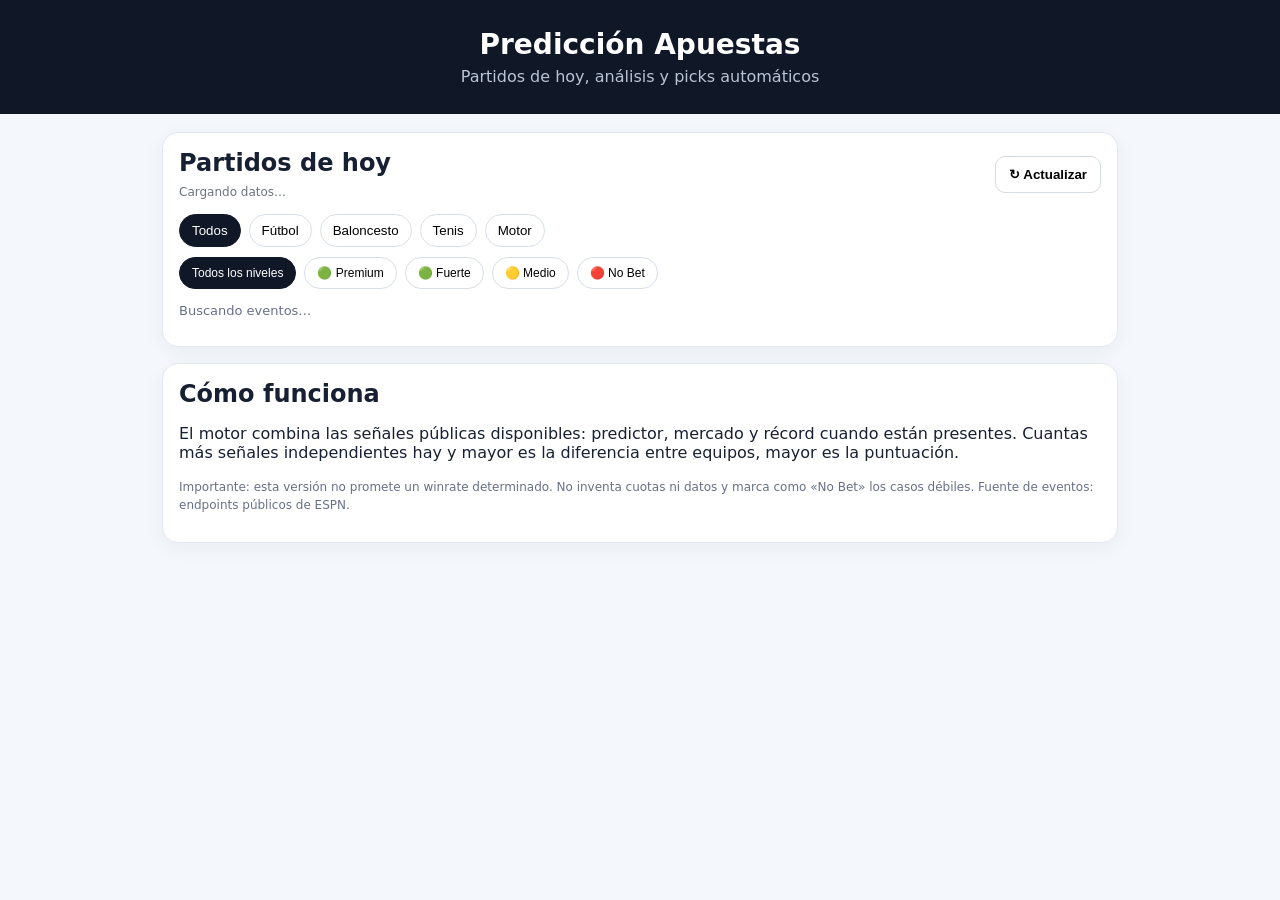
==== index.html @ cd5871c0 "Add files via upload" ====
<!doctype html>
<html lang="es">
<head>
  <meta charset="utf-8">
  <meta name="viewport" content="width=device-width,initial-scale=1,viewport-fit=cover">
  <meta name="theme-color" content="#101827">
  <title>Predicción Apuestas</title>
  <link rel="manifest" href="manifest.json">
  <link rel="stylesheet" href="styles.css">
</head>
<body>
  <header class="hero">
    <h1>Predicción Apuestas</h1>
    <p>Partidos de hoy, análisis y picks automáticos</p>
  </header>

  <main>
    <section class="card">
      <div class="toolbar">
        <div>
          <h2>Partidos de hoy</h2>
          <span id="updated">Cargando datos…</span>
        </div>
        <button id="refresh" class="secondary">↻ Actualizar</button>
      </div>

      <div class="filters">
        <button class="filter active" data-sport="all">Todos</button>
        <button class="filter" data-sport="football">Fútbol</button>
        <button class="filter" data-sport="basketball">Baloncesto</button>
        <button class="filter" data-sport="tennis">Tenis</button>
        <button class="filter" data-sport="racing">Motor</button>
      </div>

      <div class="filters subfilters">
        <button class="grade-filter active" data-grade="all">Todos los niveles</button>
        <button class="grade-filter" data-grade="premium">🟢 Premium</button>
        <button class="grade-filter" data-grade="strong">🟢 Fuerte</button>
        <button class="grade-filter" data-grade="medium">🟡 Medio</button>
        <button class="grade-filter" data-grade="avoid">🔴 No Bet</button>
      </div>

      <div id="status" class="status">Buscando eventos…</div>
      <div id="matches"></div>
    </section>

    <section class="card info">
      <h2>Cómo funciona</h2>
      <p>El motor combina las señales públicas disponibles: predictor, mercado y récord cuando están presentes. Cuantas más señales independientes hay y mayor es la diferencia entre equipos, mayor es la puntuación.</p>
      <p class="small">Importante: esta versión no promete un winrate determinado. No inventa cuotas ni datos y marca como «No Bet» los casos débiles. Fuente de eventos: endpoints públicos de ESPN.</p>
    </section>
  </main>

  <script src="app.js"></script>
</body>
</html>
---- styles.css ----
:root{font-family:Inter,system-ui,-apple-system,BlinkMacSystemFont,"Segoe UI",sans-serif;color:#172033;background:#f4f7fb}*{box-sizing:border-box}body{margin:0}.hero{padding:28px 18px;background:#101827;color:white;text-align:center}.hero h1{margin:0 0 6px;font-size:28px}.hero p{margin:0;color:#b9c4d5}main{max-width:980px;margin:18px auto;padding:0 12px}.card{background:white;border:1px solid #e3e8f0;border-radius:16px;padding:16px;box-shadow:0 5px 20px rgba(16,24,39,.05);margin-bottom:16px}.toolbar{display:flex;align-items:center;justify-content:space-between;gap:12px}.toolbar h2,.info h2{margin:0 0 4px}.toolbar span{font-size:12px;color:#6b7280}.secondary{border:1px solid #d5dce7;background:#fff;border-radius:10px;padding:10px 13px;font-weight:700;cursor:pointer}.filters{display:flex;gap:8px;overflow:auto;padding:14px 0 6px}.filters button{white-space:nowrap;border:1px solid #d7deea;background:#fff;border-radius:999px;padding:8px 12px;cursor:pointer}.filters button.active{background:#101827;color:#fff;border-color:#101827}.subfilters{padding-top:4px}.subfilters button{font-size:12px}.status{font-size:13px;color:#667085;padding:8px 0 12px}.match{border:1px solid #e3e8f0;border-radius:14px;padding:13px;margin:10px 0;background:#fff}.match.grade-premium{border-left:5px solid #15803d}.match.grade-strong{border-left:5px solid #16a34a}.match.grade-medium{border-left:5px solid #d97706}.match.grade-avoid{border-left:5px solid #dc2626}.match-top{display:flex;justify-content:space-between;gap:8px;color:#667085;font-size:11px}.teams{font-size:16px;font-weight:800;margin:10px 0}.vs{font-weight:500;color:#98a2b3}.badge{font-size:11px;background:#eef2f7;padding:4px 7px;border-radius:6px;color:#667085}.pick{display:flex;justify-content:space-between;gap:12px;align-items:center;background:#f7f9fc;border-radius:10px;padding:10px;margin-top:9px}.pick>div{display:flex;align-items:center;gap:8px;flex-wrap:wrap}.pick strong{font-size:14px}.pick>span{font-size:12px;color:#667085;text-align:right}.grade{font-size:10px;font-weight:900;padding:4px 6px;border-radius:5px;background:#e8edf5;color:#475467}.prob{display:flex;justify-content:space-between;font-size:11px;color:#667085;padding:8px 2px 0}.empty{padding:28px;text-align:center;color:#667085}.small{font-size:12px;color:#667085;line-height:1.5}@media(max-width:600px){.toolbar{align-items:flex-start}.toolbar h2{font-size:18px}.pick{display:block}.pick>span{display:block;text-align:left;margin-top:6px}.teams{font-size:15px}}
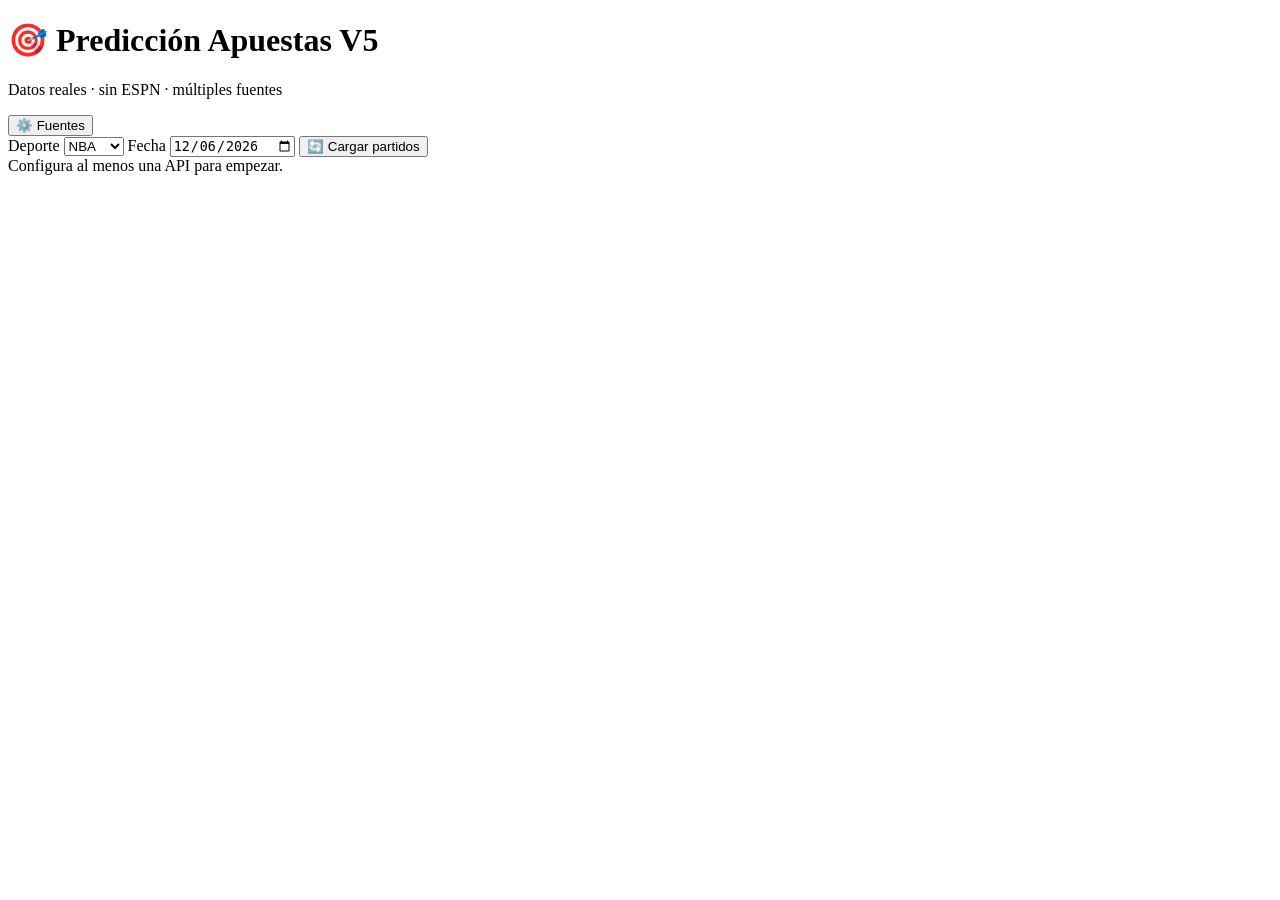
==== commit d6b2701f: "Add files via upload" ====
--- a/index.html
+++ b/index.html
@@ -2,55 +2,60 @@
 <html lang="es">
 <head>
   <meta charset="utf-8">
-  <meta name="viewport" content="width=device-width,initial-scale=1,viewport-fit=cover">
-  <meta name="theme-color" content="#101827">
-  <title>Predicción Apuestas</title>
-  <link rel="manifest" href="manifest.json">
-  <link rel="stylesheet" href="styles.css">
+  <meta name="viewport" content="width=device-width,initial-scale=1">
+  <title>Predicción Apuestas V5</title>
+  <link rel="stylesheet" href="style.css">
 </head>
 <body>
-  <header class="hero">
-    <h1>Predicción Apuestas</h1>
-    <p>Partidos de hoy, análisis y picks automáticos</p>
-  </header>
+<header>
+  <div>
+    <h1>🎯 Predicción Apuestas V5</h1>
+    <p>Datos reales · sin ESPN · múltiples fuentes</p>
+  </div>
+  <button id="settingsBtn">⚙️ Fuentes</button>
+</header>
 
-  <main>
-    <section class="card">
-      <div class="toolbar">
-        <div>
-          <h2>Partidos de hoy</h2>
-          <span id="updated">Cargando datos…</span>
-        </div>
-        <button id="refresh" class="secondary">↻ Actualizar</button>
-      </div>
+<main>
+  <section class="panel">
+    <div class="row">
+      <label>Deporte
+        <select id="sport">
+          <option value="nba">NBA</option>
+          <option value="football">Fútbol</option>
+        </select>
+      </label>
+      <label>Fecha <input type="date" id="date"></label>
+      <button id="loadBtn">🔄 Cargar partidos</button>
+    </div>
+    <div id="status" class="status">Configura al menos una API para empezar.</div>
+  </section>
 
-      <div class="filters">
-        <button class="filter active" data-sport="all">Todos</button>
-        <button class="filter" data-sport="football">Fútbol</button>
-        <button class="filter" data-sport="basketball">Baloncesto</button>
-        <button class="filter" data-sport="tennis">Tenis</button>
-        <button class="filter" data-sport="racing">Motor</button>
-      </div>
+  <section id="sourceHealth" class="sources"></section>
+  <section id="games" class="games"></section>
+</main>
 
-      <div class="filters subfilters">
-        <button class="grade-filter active" data-grade="all">Todos los niveles</button>
-        <button class="grade-filter" data-grade="premium">🟢 Premium</button>
-        <button class="grade-filter" data-grade="strong">🟢 Fuerte</button>
-        <button class="grade-filter" data-grade="medium">🟡 Medio</button>
-        <button class="grade-filter" data-grade="avoid">🔴 No Bet</button>
-      </div>
+<dialog id="settings">
+  <form method="dialog" class="settings">
+    <h2>🔑 Fuentes de datos</h2>
+    <p class="muted">Las claves se guardan solo en este navegador (localStorage). No las pegues en un repositorio público.</p>
 
-      <div id="status" class="status">Buscando eventos…</div>
-      <div id="matches"></div>
-    </section>
+    <label>API-Sports key
+      <input id="apiSportsKey" type="password" placeholder="x-apisports-key">
+    </label>
+    <small>Sirve para NBA y fútbol. El plan gratuito actual ofrece 100 peticiones/día por API.</small>
 
-    <section class="card info">
-      <h2>Cómo funciona</h2>
-      <p>El motor combina las señales públicas disponibles: predictor, mercado y récord cuando están presentes. Cuantas más señales independientes hay y mayor es la diferencia entre equipos, mayor es la puntuación.</p>
-      <p class="small">Importante: esta versión no promete un winrate determinado. No inventa cuotas ni datos y marca como «No Bet» los casos débiles. Fuente de eventos: endpoints públicos de ESPN.</p>
-    </section>
-  </main>
+    <label>The Odds API key
+      <input id="oddsKey" type="password" placeholder="x-api-key">
+    </label>
+    <small>Para cuotas. En el plan gratuito actual, NBA ofrece moneyline.</small>
 
-  <script src="app.js"></script>
+    <div class="actions">
+      <button value="cancel">Cancelar</button>
+      <button id="saveKeys" value="default">Guardar</button>
+    </div>
+  </form>
+</dialog>
+
+<script src="app.js"></script>
 </body>
-</html>+</html>
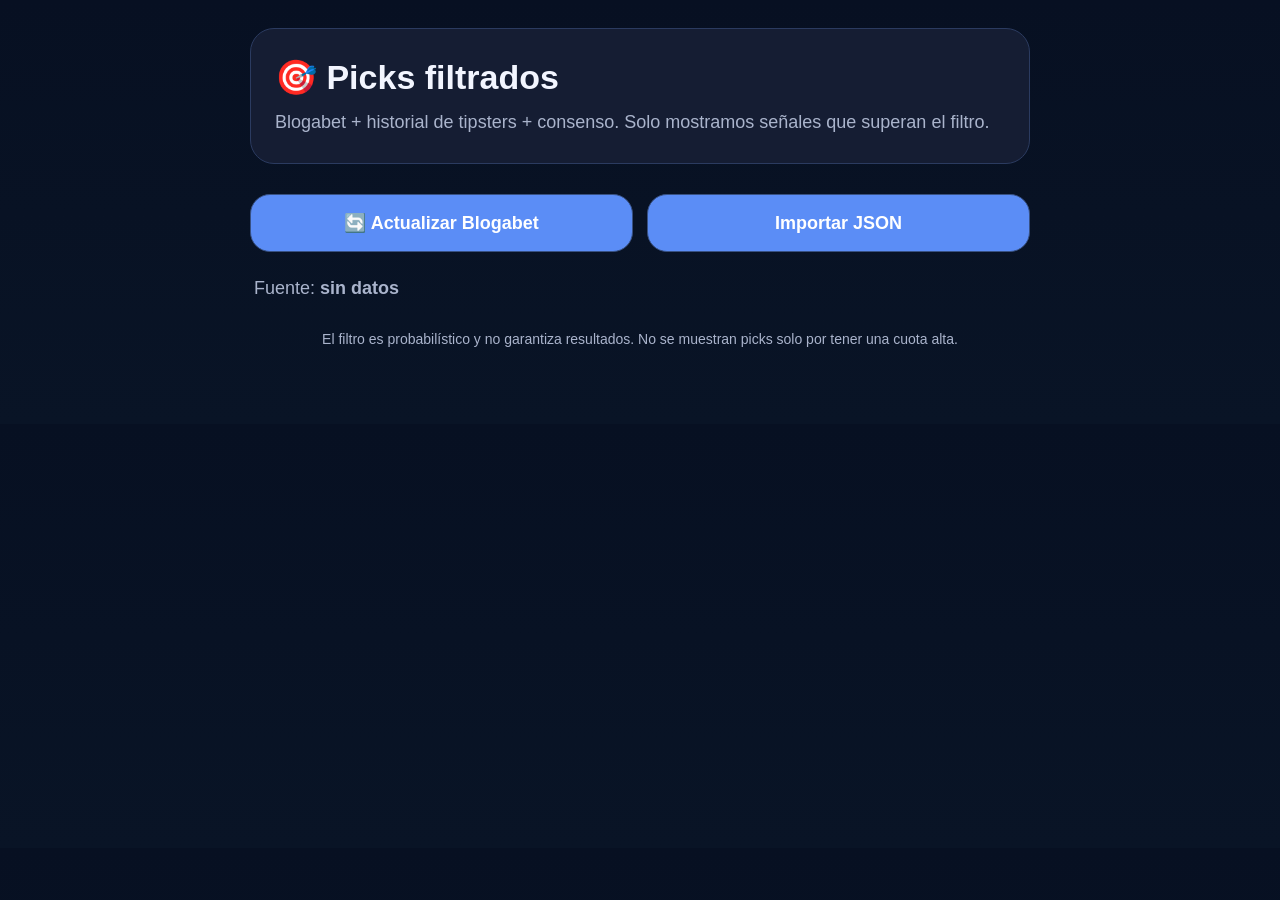
==== commit c50624d1: "Add files via upload" ====
--- a/index.html
+++ b/index.html
@@ -1,61 +1 @@
-<!doctype html>
-<html lang="es">
-<head>
-  <meta charset="utf-8">
-  <meta name="viewport" content="width=device-width,initial-scale=1">
-  <title>Predicción Apuestas V5</title>
-  <link rel="stylesheet" href="style.css">
-</head>
-<body>
-<header>
-  <div>
-    <h1>🎯 Predicción Apuestas V5</h1>
-    <p>Datos reales · sin ESPN · múltiples fuentes</p>
-  </div>
-  <button id="settingsBtn">⚙️ Fuentes</button>
-</header>
-
-<main>
-  <section class="panel">
-    <div class="row">
-      <label>Deporte
-        <select id="sport">
-          <option value="nba">NBA</option>
-          <option value="football">Fútbol</option>
-        </select>
-      </label>
-      <label>Fecha <input type="date" id="date"></label>
-      <button id="loadBtn">🔄 Cargar partidos</button>
-    </div>
-    <div id="status" class="status">Configura al menos una API para empezar.</div>
-  </section>
-
-  <section id="sourceHealth" class="sources"></section>
-  <section id="games" class="games"></section>
-</main>
-
-<dialog id="settings">
-  <form method="dialog" class="settings">
-    <h2>🔑 Fuentes de datos</h2>
-    <p class="muted">Las claves se guardan solo en este navegador (localStorage). No las pegues en un repositorio público.</p>
-
-    <label>API-Sports key
-      <input id="apiSportsKey" type="password" placeholder="x-apisports-key">
-    </label>
-    <small>Sirve para NBA y fútbol. El plan gratuito actual ofrece 100 peticiones/día por API.</small>
-
-    <label>The Odds API key
-      <input id="oddsKey" type="password" placeholder="x-api-key">
-    </label>
-    <small>Para cuotas. En el plan gratuito actual, NBA ofrece moneyline.</small>
-
-    <div class="actions">
-      <button value="cancel">Cancelar</button>
-      <button id="saveKeys" value="default">Guardar</button>
-    </div>
-  </form>
-</dialog>
-
-<script src="app.js"></script>
-</body>
-</html>
+<!doctype html><html lang="es"><head><meta charset="utf-8"><meta name="viewport" content="width=device-width,initial-scale=1,viewport-fit=cover"><meta name="theme-color" content="#0a1020"><link rel="manifest" href="manifest.json"><title>Picks filtrados</title><style>:root{--bg:#071022;--card:#151d33;--border:#2b3b60;--text:#f2f5ff;--muted:#aab4cc;--blue:#5b8df6;--good:#54d6a7;--bad:#ff7777}*{box-sizing:border-box}body{margin:0;background:linear-gradient(#071022,#091426);color:var(--text);font-family:-apple-system,BlinkMacSystemFont,"Segoe UI",sans-serif}.wrap{max-width:820px;margin:auto;padding:28px 20px 60px}.hero,.empty,.pick{background:var(--card);border:1px solid var(--border);border-radius:24px}.hero{padding:28px 24px}.hero h1{font-size:34px;margin:0 0 12px}.hero p{font-size:18px;line-height:1.45;color:var(--muted);margin:0}.buttons{display:flex;gap:14px;margin:30px 0 26px}.btn{border:1px solid #385183;background:var(--blue);color:white;border-radius:20px;padding:17px 20px;font-size:18px;font-weight:700;flex:1}.btn.secondary{background:#5b8df6}.status{font-size:18px;color:var(--muted);margin:12px 4px}.empty{padding:38px 24px;text-align:center;margin-top:18px}.empty h2{font-size:25px;margin:0 0 20px}.empty p{font-size:20px;line-height:1.45;color:var(--muted);margin:0}.pick{padding:18px;margin:12px 0}.picktop{display:flex;justify-content:space-between;gap:10px;color:var(--muted);font-size:13px}.match{font-size:19px;font-weight:750;margin:10px 0}.selection{font-size:22px;font-weight:800}.meta{color:var(--muted);margin-top:8px}.score{display:inline-block;background:#223253;border-radius:999px;padding:5px 10px;color:#dce6ff;font-weight:700}.note{margin-top:30px;text-align:center;color:var(--muted);font-size:14px;line-height:1.5}@media(max-width:600px){.hero h1{font-size:30px}.buttons{gap:10px}.btn{font-size:16px;padding:16px 10px}.hero p{font-size:17px}}</style></head><body><main class="wrap"><section class="hero"><h1>🎯 Picks filtrados</h1><p>Blogabet + historial de tipsters + consenso. Solo mostramos señales que superan el filtro.</p></section><div class="buttons"><button class="btn" id="refresh">🔄 Actualizar Blogabet</button><button class="btn secondary" id="import">Importar JSON</button><input id="file" type="file" accept="application/json" hidden></div><div class="status" id="status">Fuente: <b>cargando…</b><br><br><span id="counts">0 picks analizados · 0 picks filtrados</span></div><section id="content"></section><p class="note">El filtro es probabilístico y no garantiza resultados. No se muestran picks solo por tener una cuota alta.</p></main><script src="app.js"></script></body></html>
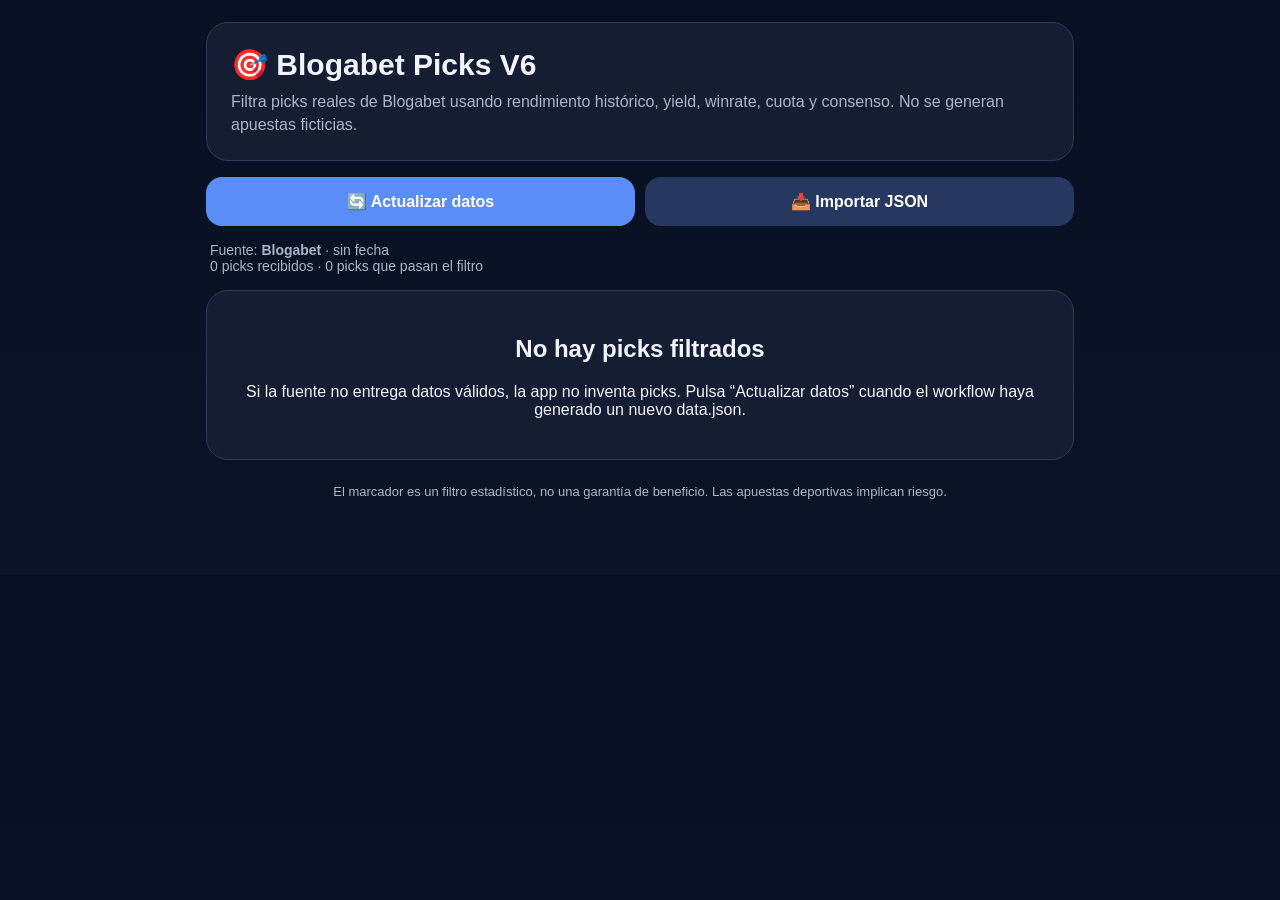
==== commit 291f1e38: "Add files via upload" ====
--- a/index.html
+++ b/index.html
@@ -1 +1 @@
-<!doctype html><html lang="es"><head><meta charset="utf-8"><meta name="viewport" content="width=device-width,initial-scale=1,viewport-fit=cover"><meta name="theme-color" content="#0a1020"><link rel="manifest" href="manifest.json"><title>Picks filtrados</title><style>:root{--bg:#071022;--card:#151d33;--border:#2b3b60;--text:#f2f5ff;--muted:#aab4cc;--blue:#5b8df6;--good:#54d6a7;--bad:#ff7777}*{box-sizing:border-box}body{margin:0;background:linear-gradient(#071022,#091426);color:var(--text);font-family:-apple-system,BlinkMacSystemFont,"Segoe UI",sans-serif}.wrap{max-width:820px;margin:auto;padding:28px 20px 60px}.hero,.empty,.pick{background:var(--card);border:1px solid var(--border);border-radius:24px}.hero{padding:28px 24px}.hero h1{font-size:34px;margin:0 0 12px}.hero p{font-size:18px;line-height:1.45;color:var(--muted);margin:0}.buttons{display:flex;gap:14px;margin:30px 0 26px}.btn{border:1px solid #385183;background:var(--blue);color:white;border-radius:20px;padding:17px 20px;font-size:18px;font-weight:700;flex:1}.btn.secondary{background:#5b8df6}.status{font-size:18px;color:var(--muted);margin:12px 4px}.empty{padding:38px 24px;text-align:center;margin-top:18px}.empty h2{font-size:25px;margin:0 0 20px}.empty p{font-size:20px;line-height:1.45;color:var(--muted);margin:0}.pick{padding:18px;margin:12px 0}.picktop{display:flex;justify-content:space-between;gap:10px;color:var(--muted);font-size:13px}.match{font-size:19px;font-weight:750;margin:10px 0}.selection{font-size:22px;font-weight:800}.meta{color:var(--muted);margin-top:8px}.score{display:inline-block;background:#223253;border-radius:999px;padding:5px 10px;color:#dce6ff;font-weight:700}.note{margin-top:30px;text-align:center;color:var(--muted);font-size:14px;line-height:1.5}@media(max-width:600px){.hero h1{font-size:30px}.buttons{gap:10px}.btn{font-size:16px;padding:16px 10px}.hero p{font-size:17px}}</style></head><body><main class="wrap"><section class="hero"><h1>🎯 Picks filtrados</h1><p>Blogabet + historial de tipsters + consenso. Solo mostramos señales que superan el filtro.</p></section><div class="buttons"><button class="btn" id="refresh">🔄 Actualizar Blogabet</button><button class="btn secondary" id="import">Importar JSON</button><input id="file" type="file" accept="application/json" hidden></div><div class="status" id="status">Fuente: <b>cargando…</b><br><br><span id="counts">0 picks analizados · 0 picks filtrados</span></div><section id="content"></section><p class="note">El filtro es probabilístico y no garantiza resultados. No se muestran picks solo por tener una cuota alta.</p></main><script src="app.js"></script></body></html>+<!doctype html><html lang="es"><head><meta charset="utf-8"><meta name="viewport" content="width=device-width,initial-scale=1,viewport-fit=cover"><meta name="theme-color" content="#0a1020"><link rel="manifest" href="manifest.json"><title>Blogabet Picks V6</title><style>:root{--bg:#071022;--card:#151d33;--border:#2b3b60;--text:#f2f5ff;--muted:#aab4cc;--blue:#5b8df6;--good:#54d6a7}*{box-sizing:border-box}body{margin:0;background:linear-gradient(#071022,#091426);color:var(--text);font-family:-apple-system,BlinkMacSystemFont,"Segoe UI",sans-serif}.wrap{max-width:900px;margin:auto;padding:22px 16px 60px}.hero,.pick,.empty,.panel{background:var(--card);border:1px solid var(--border);border-radius:22px}.hero{padding:24px}.hero h1{font-size:30px;margin:0 0 8px}.hero p{color:var(--muted);line-height:1.45;margin:0}.buttons{display:flex;gap:10px;margin:16px 0}.btn{border:0;background:var(--blue);color:white;border-radius:16px;padding:15px 18px;font-size:16px;font-weight:700;flex:1}.btn.alt{background:#26385f}.status{color:var(--muted);font-size:14px;margin:12px 4px}.pick{padding:17px;margin:10px 0}.top{display:flex;justify-content:space-between;gap:10px;color:var(--muted);font-size:13px}.score{background:#26385f;border-radius:999px;padding:5px 9px;color:#fff;font-weight:800}.match{font-size:19px;font-weight:800;margin:9px 0}.selection{font-size:21px;font-weight:800}.meta{color:var(--muted);font-size:13px;margin-top:7px}.empty,.panel{padding:24px;margin-top:16px}.empty{text-align:center}.note{color:var(--muted);font-size:13px;line-height:1.5;text-align:center;margin-top:22px}@media(max-width:600px){.hero h1{font-size:27px}.buttons{flex-direction:column}}</style></head><body><main class="wrap"><section class="hero"><h1>🎯 Blogabet Picks V6</h1><p>Filtra picks reales de Blogabet usando rendimiento histórico, yield, winrate, cuota y consenso. No se generan apuestas ficticias.</p></section><div class="buttons"><button class="btn" id="refresh">🔄 Actualizar datos</button><button class="btn alt" id="import">📥 Importar JSON</button><input id="file" type="file" accept="application/json" hidden></div><div class="status" id="status">Cargando…</div><section id="content"></section><p class="note">El marcador es un filtro estadístico, no una garantía de beneficio. Las apuestas deportivas implican riesgo.</p></main><script src="app.js"></script></body></html>
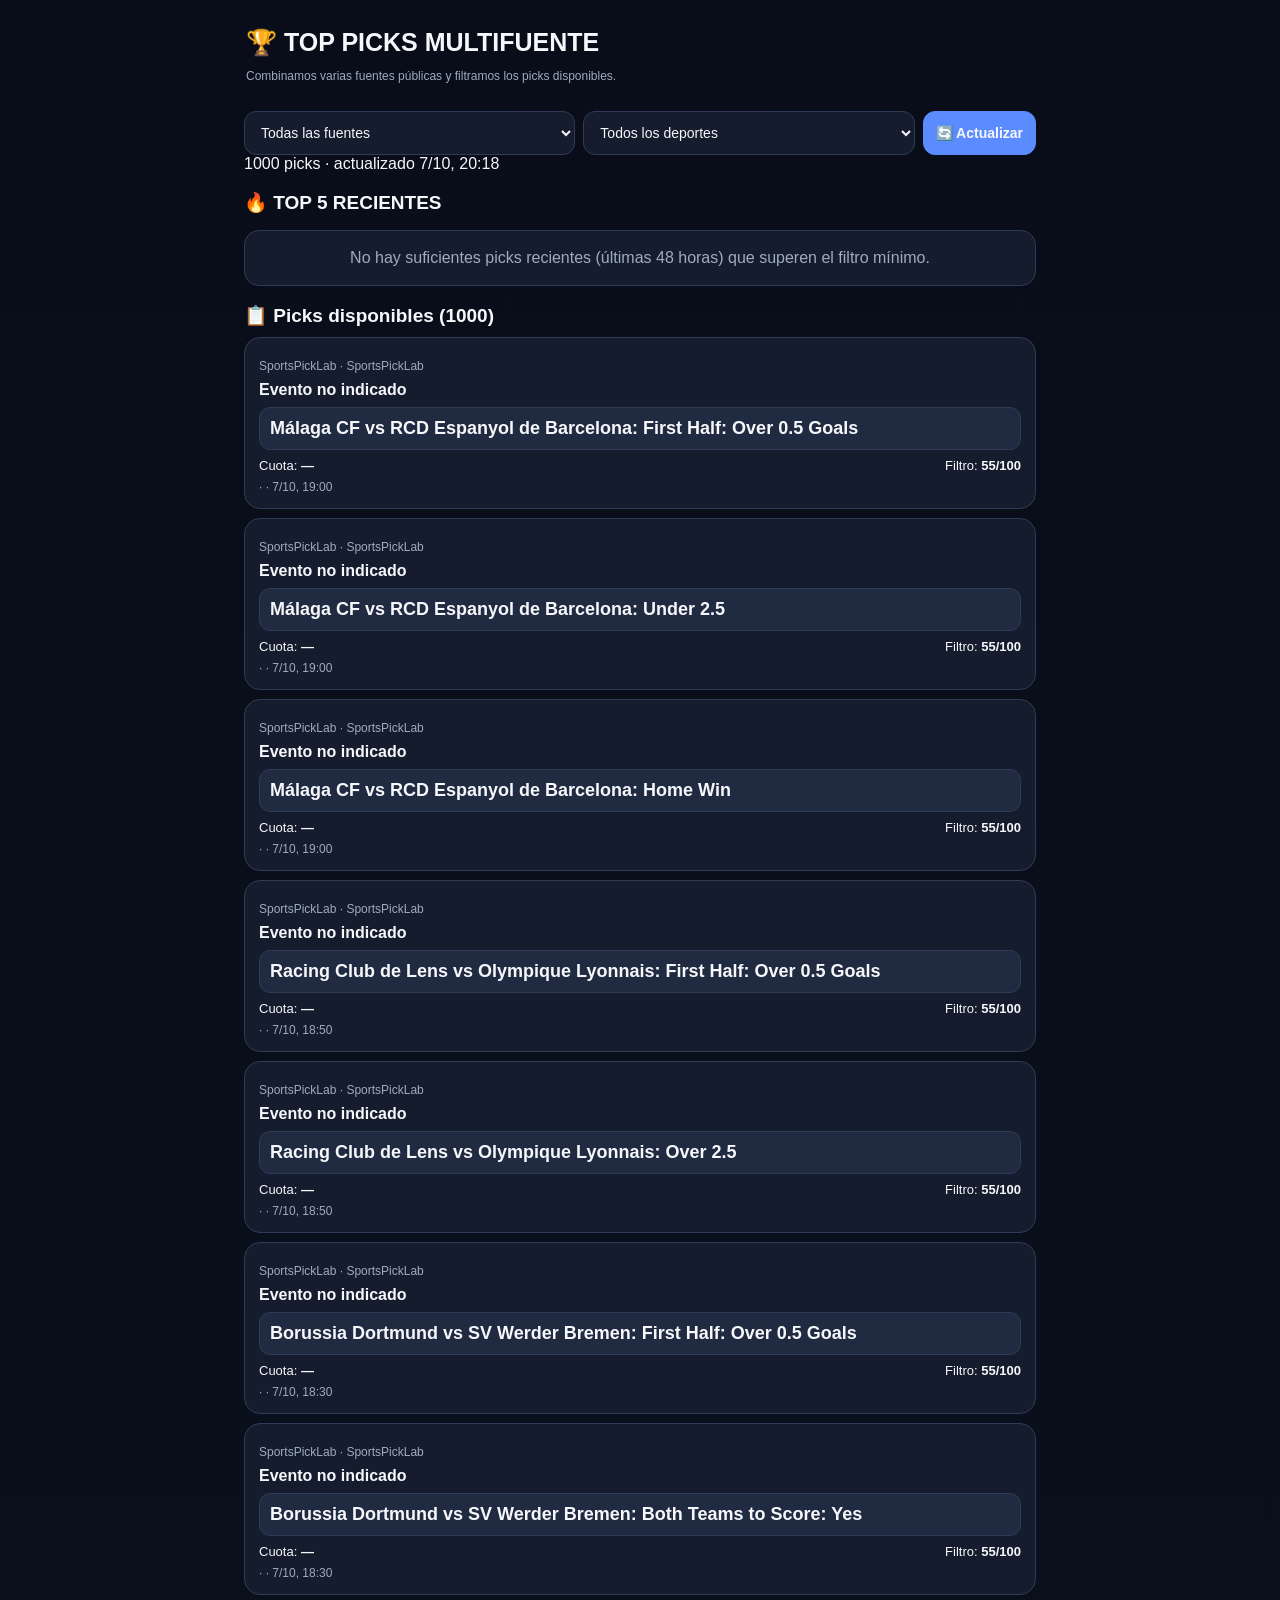
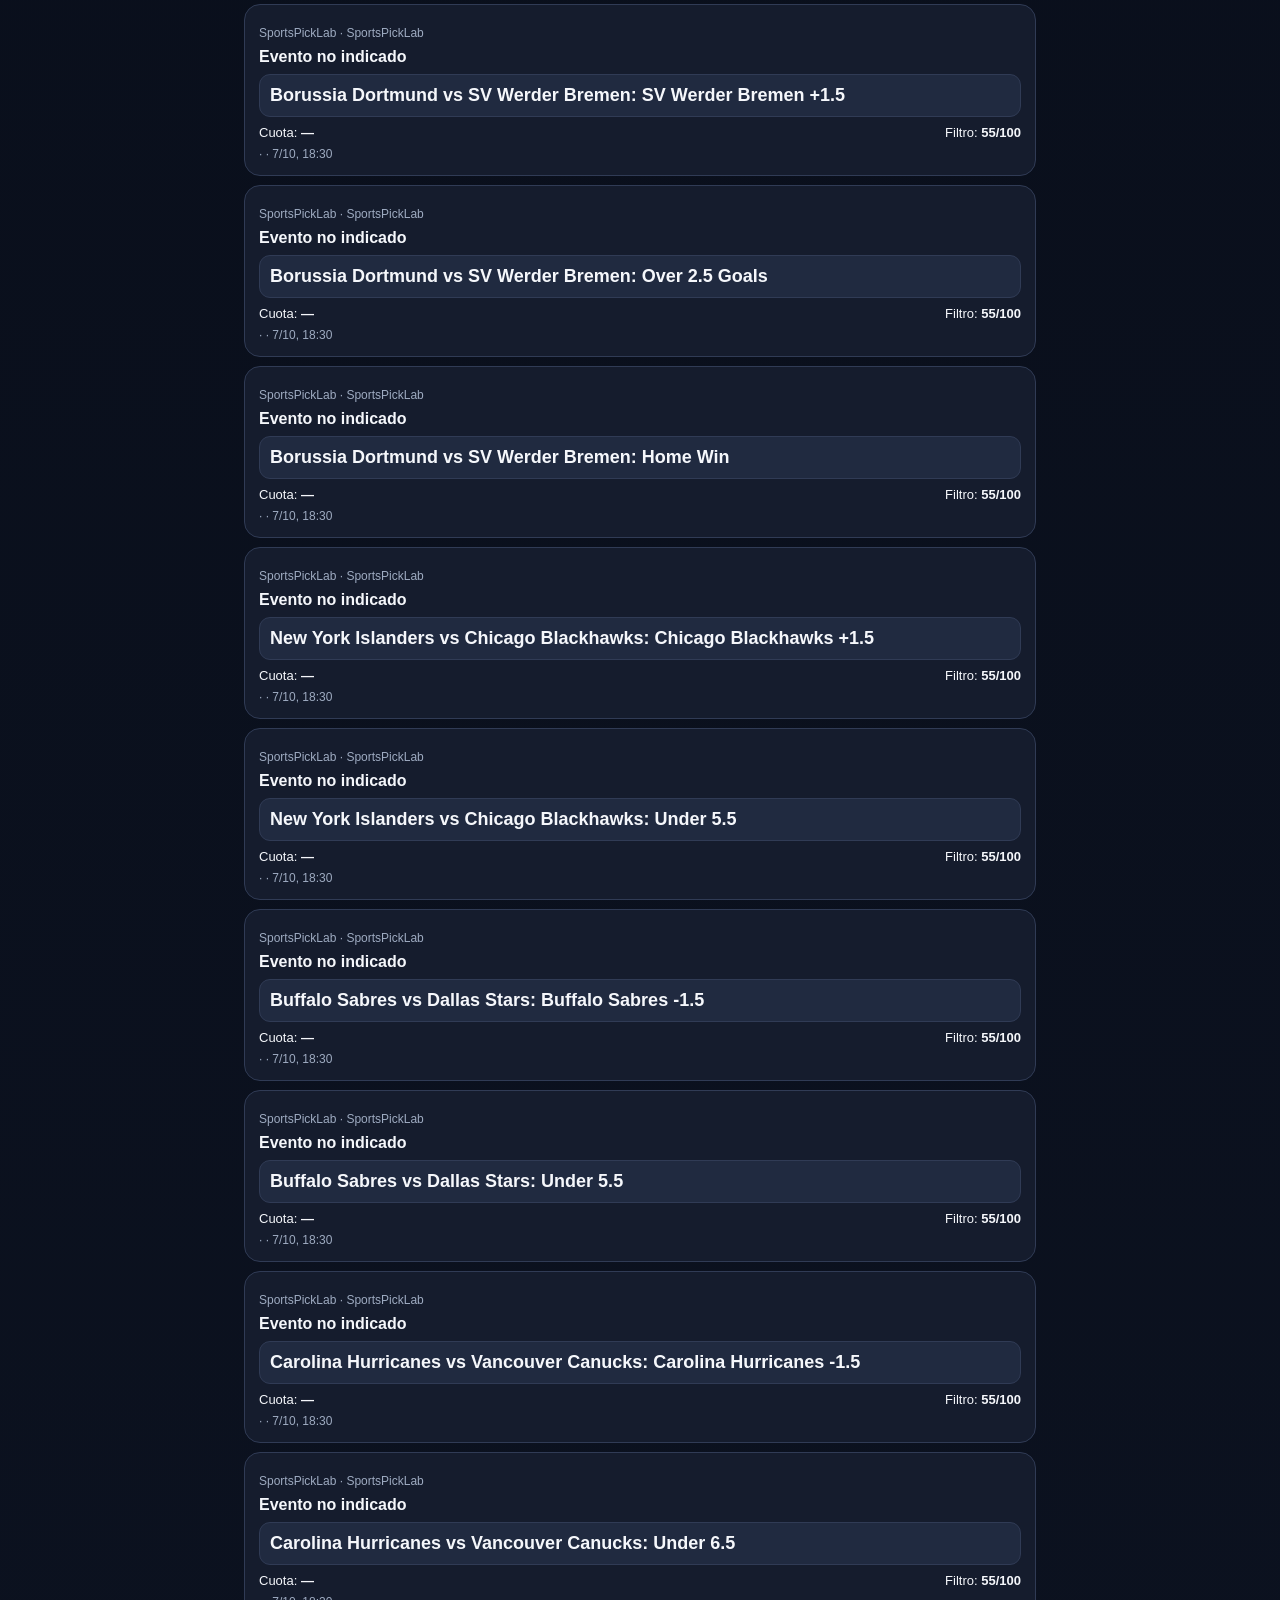
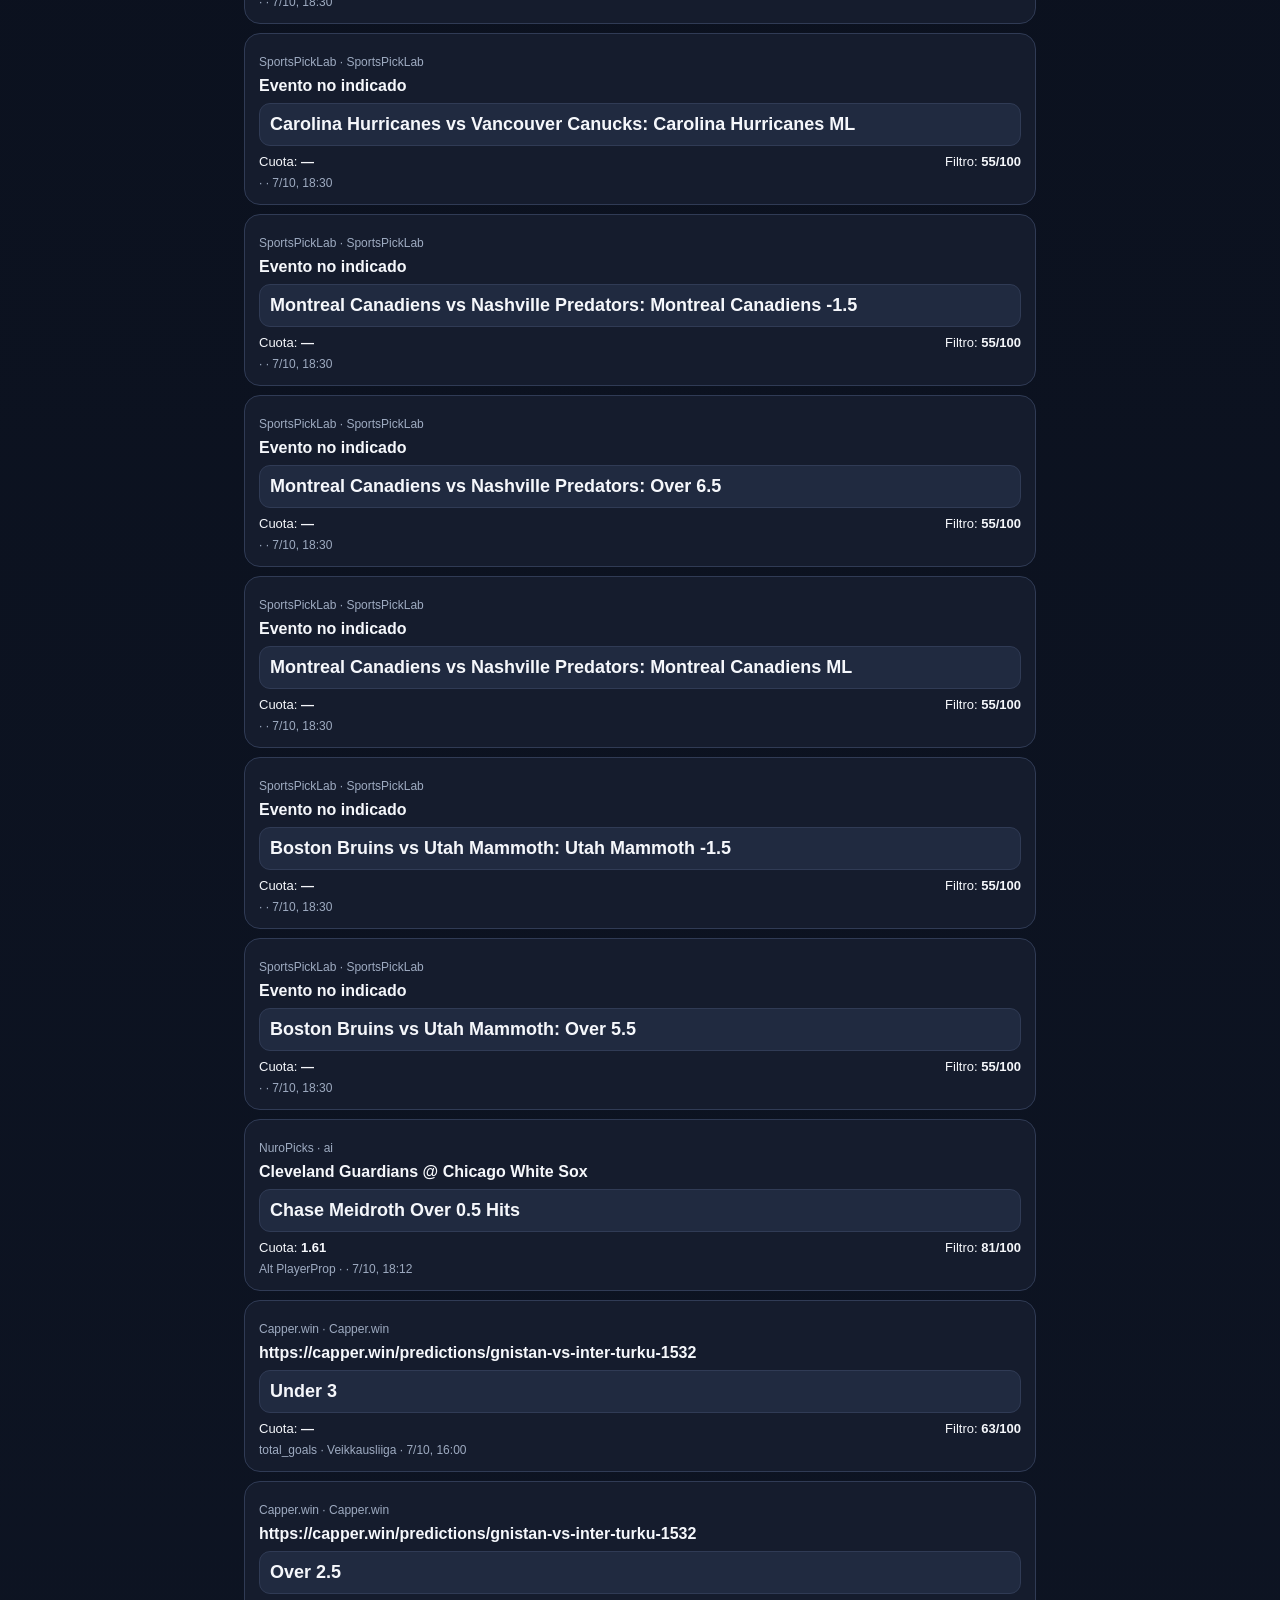
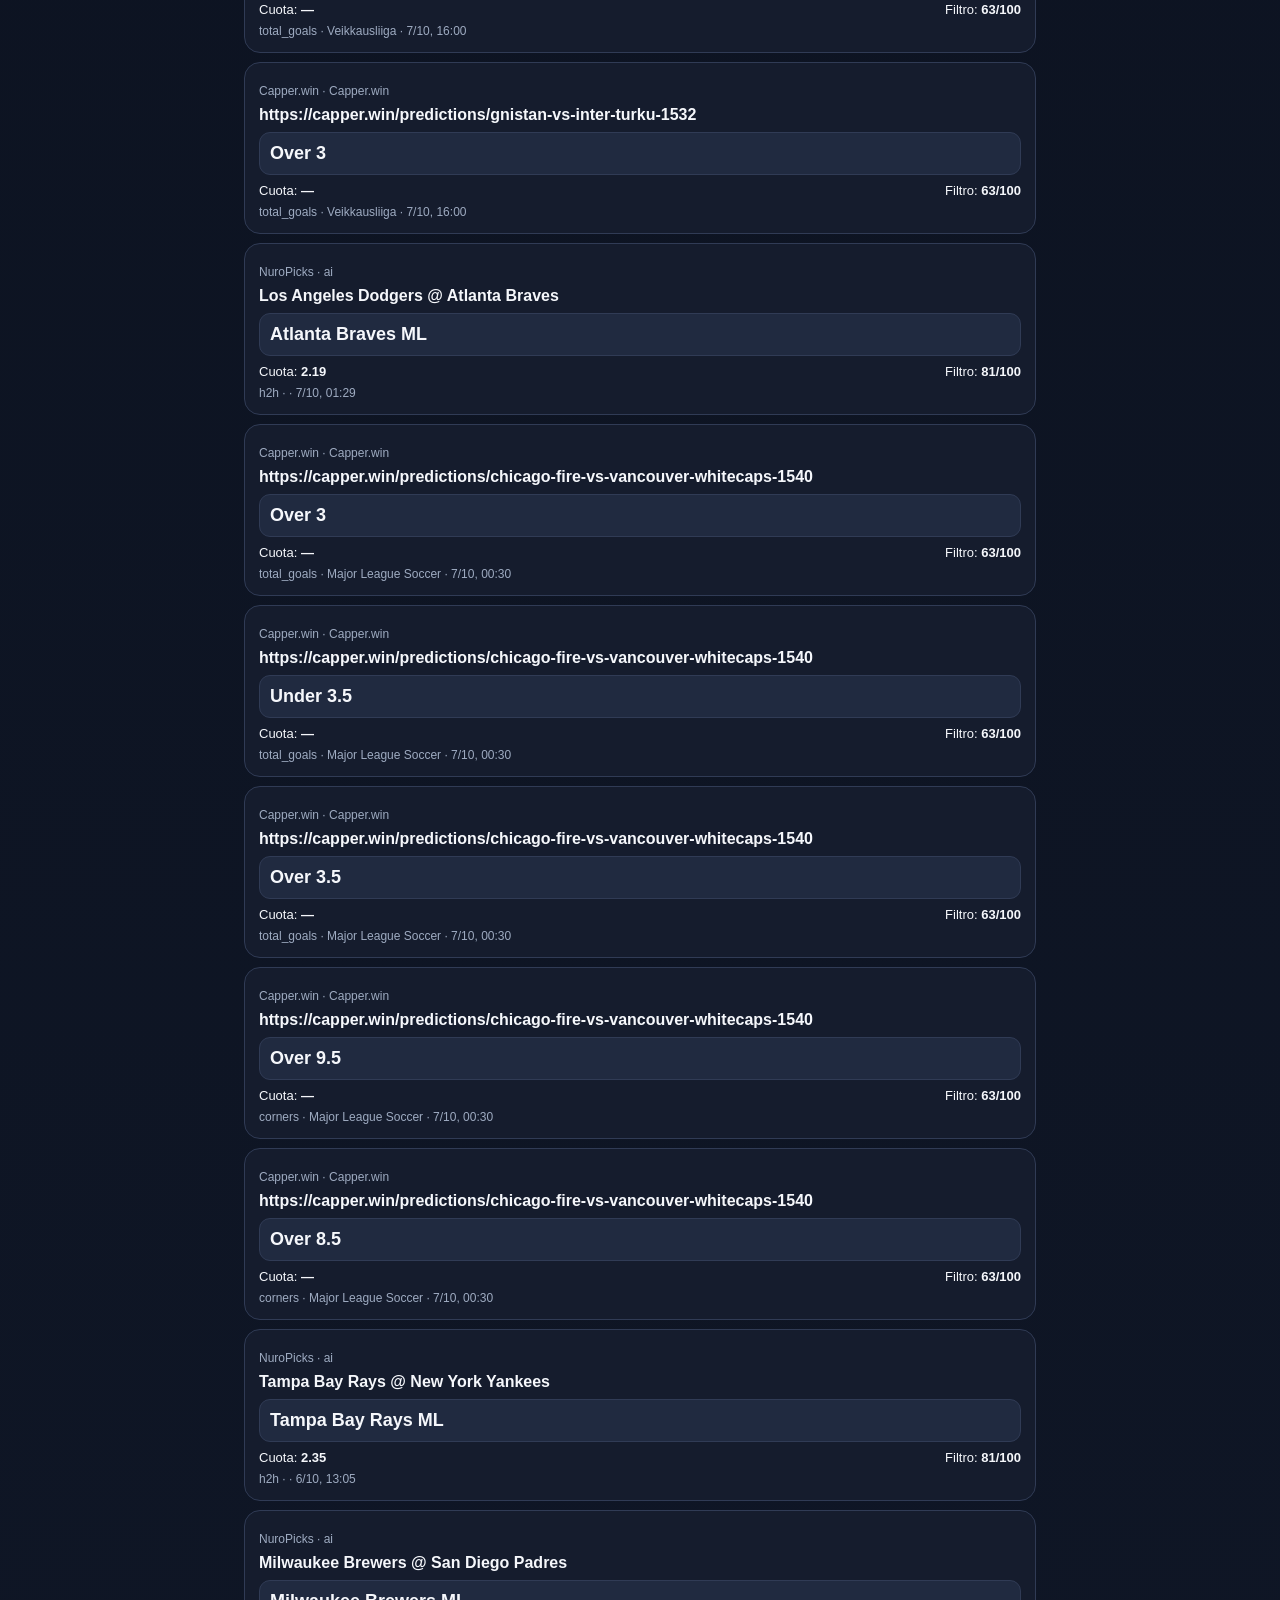
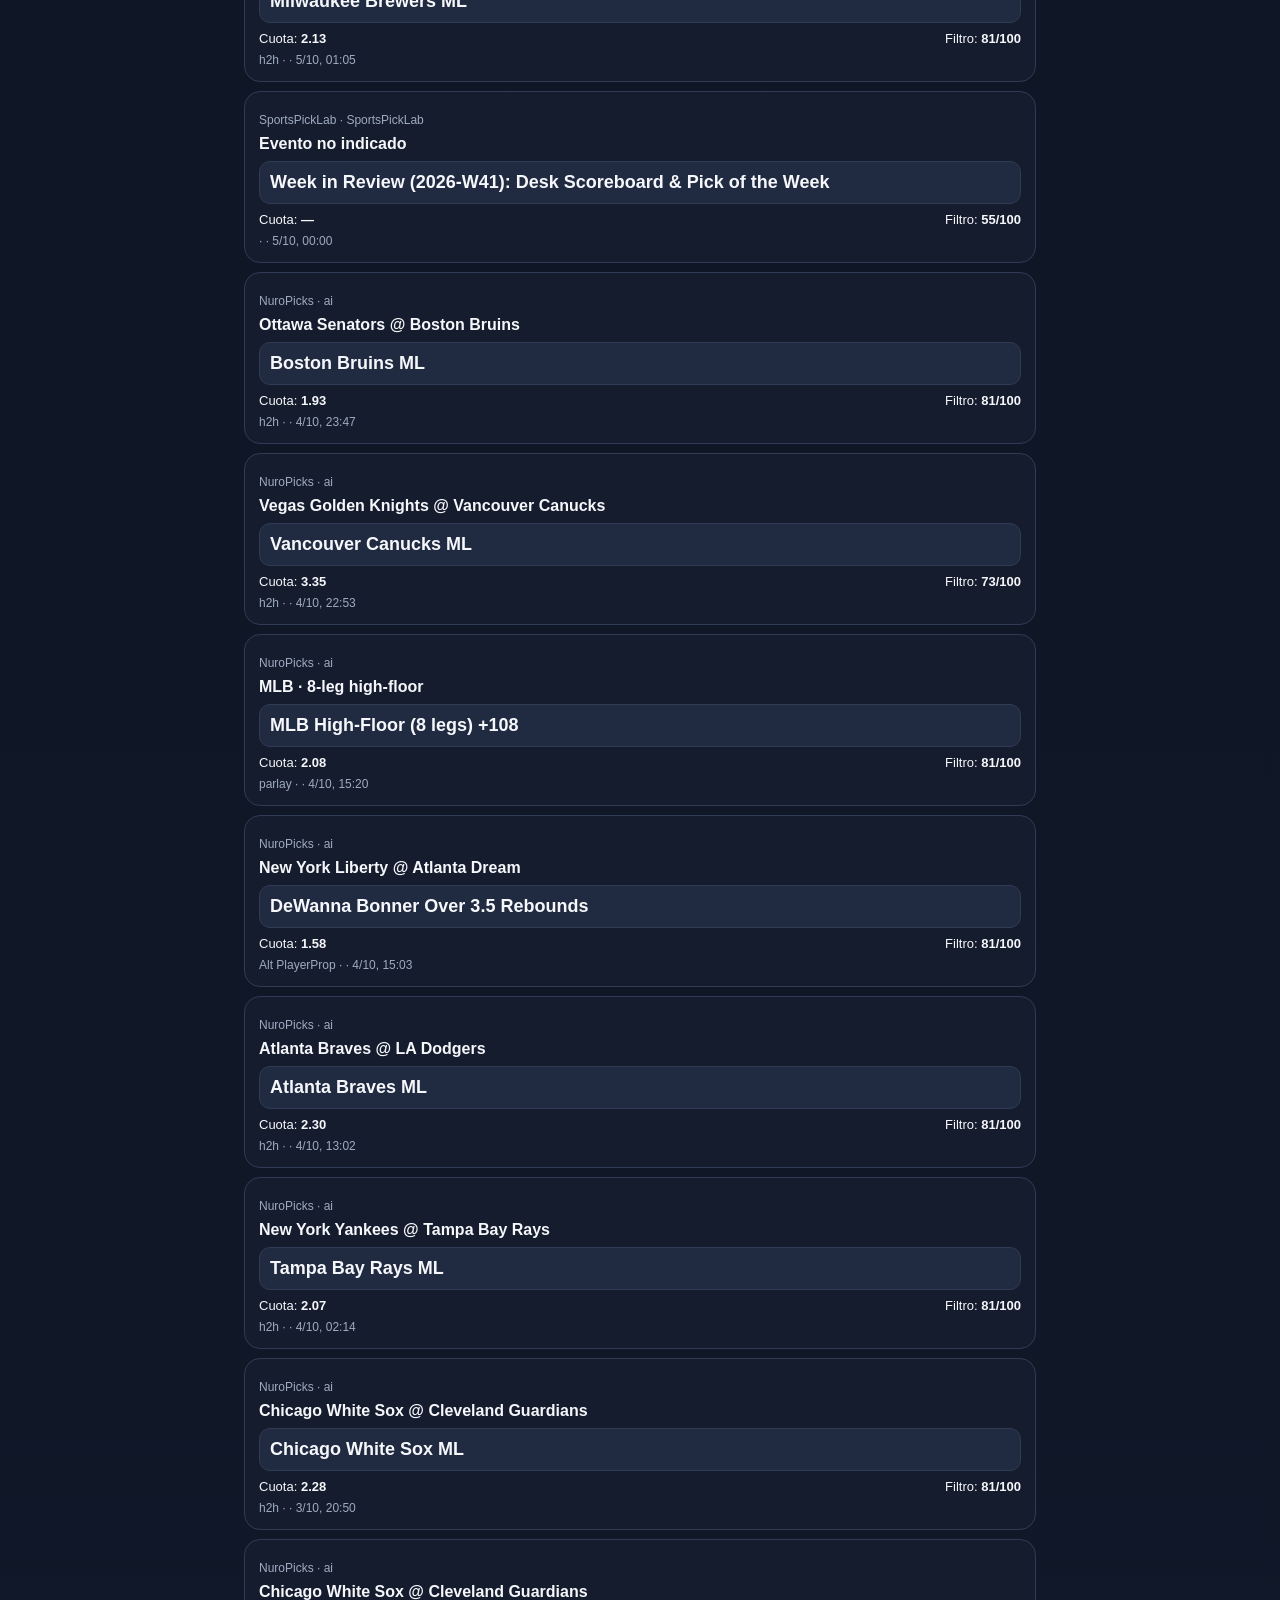
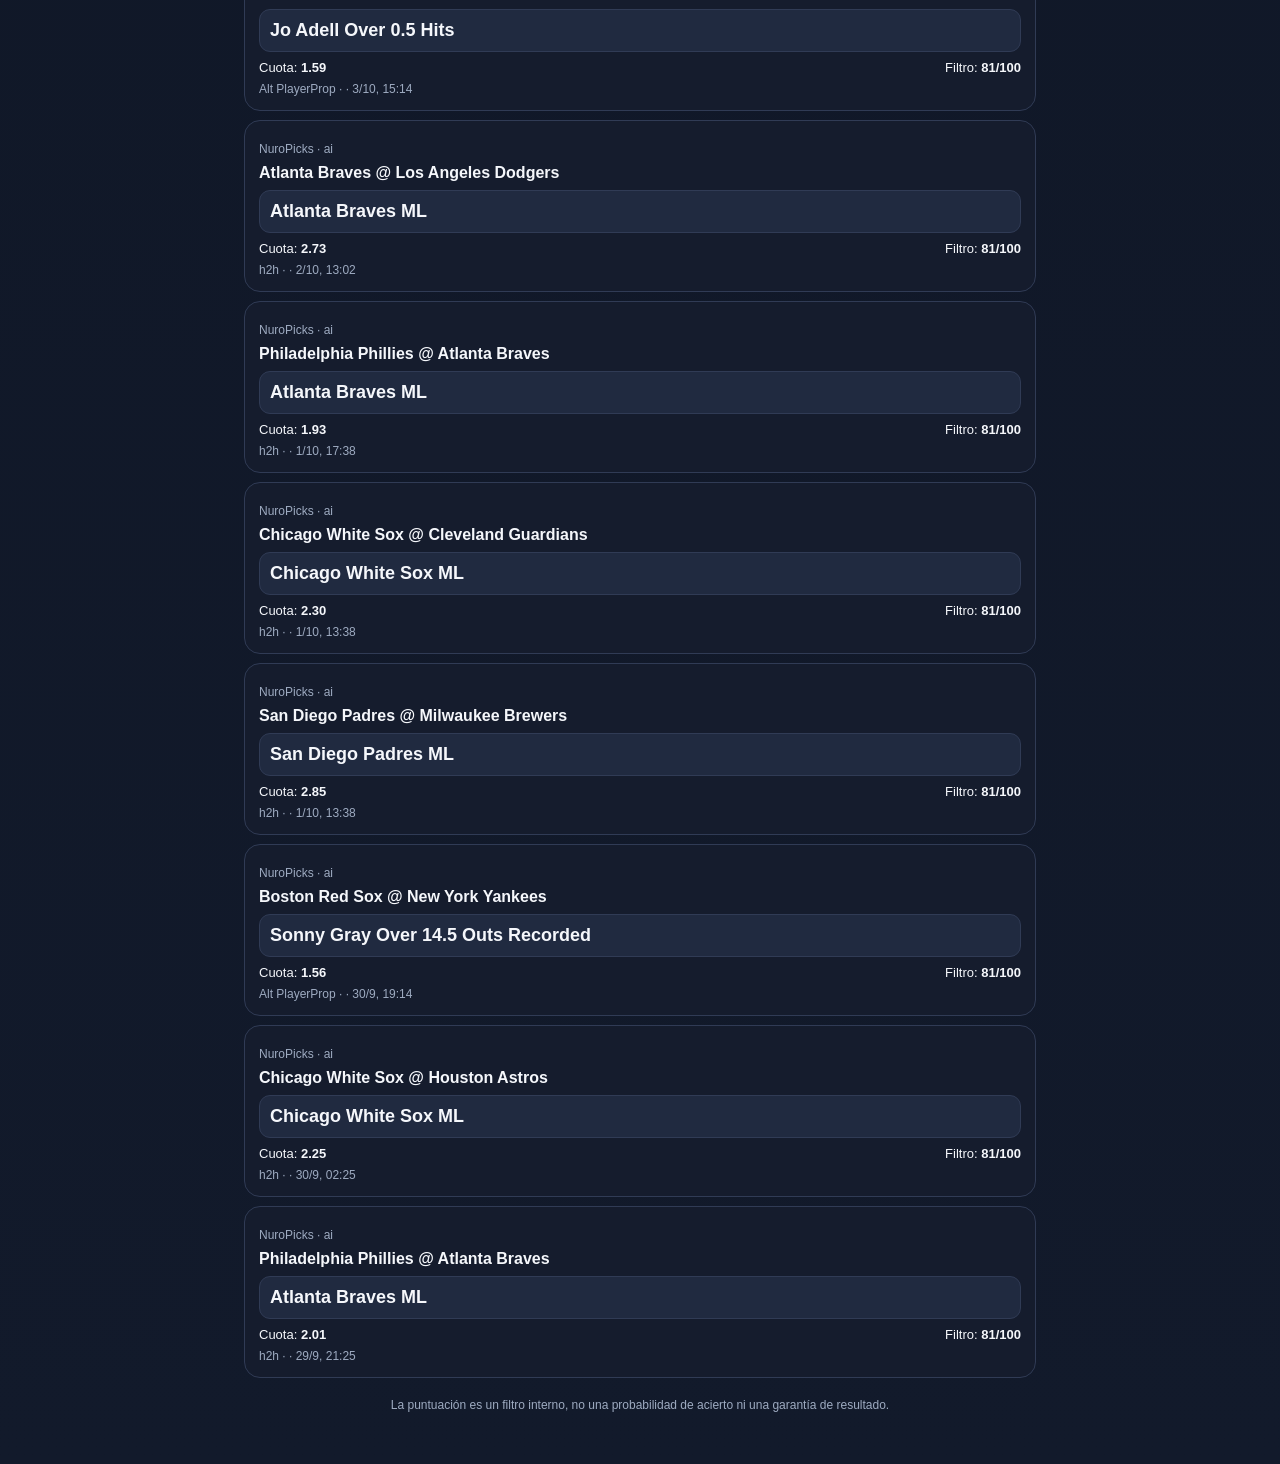
==== commit 1d23c0e5: "Add files via upload" ====
--- a/index.html
+++ b/index.html
@@ -1 +1,51 @@
-<!doctype html><html lang="es"><head><meta charset="utf-8"><meta name="viewport" content="width=device-width,initial-scale=1,viewport-fit=cover"><meta name="theme-color" content="#0a1020"><link rel="manifest" href="manifest.json"><title>Blogabet Picks V6</title><style>:root{--bg:#071022;--card:#151d33;--border:#2b3b60;--text:#f2f5ff;--muted:#aab4cc;--blue:#5b8df6;--good:#54d6a7}*{box-sizing:border-box}body{margin:0;background:linear-gradient(#071022,#091426);color:var(--text);font-family:-apple-system,BlinkMacSystemFont,"Segoe UI",sans-serif}.wrap{max-width:900px;margin:auto;padding:22px 16px 60px}.hero,.pick,.empty,.panel{background:var(--card);border:1px solid var(--border);border-radius:22px}.hero{padding:24px}.hero h1{font-size:30px;margin:0 0 8px}.hero p{color:var(--muted);line-height:1.45;margin:0}.buttons{display:flex;gap:10px;margin:16px 0}.btn{border:0;background:var(--blue);color:white;border-radius:16px;padding:15px 18px;font-size:16px;font-weight:700;flex:1}.btn.alt{background:#26385f}.status{color:var(--muted);font-size:14px;margin:12px 4px}.pick{padding:17px;margin:10px 0}.top{display:flex;justify-content:space-between;gap:10px;color:var(--muted);font-size:13px}.score{background:#26385f;border-radius:999px;padding:5px 9px;color:#fff;font-weight:800}.match{font-size:19px;font-weight:800;margin:9px 0}.selection{font-size:21px;font-weight:800}.meta{color:var(--muted);font-size:13px;margin-top:7px}.empty,.panel{padding:24px;margin-top:16px}.empty{text-align:center}.note{color:var(--muted);font-size:13px;line-height:1.5;text-align:center;margin-top:22px}@media(max-width:600px){.hero h1{font-size:27px}.buttons{flex-direction:column}}</style></head><body><main class="wrap"><section class="hero"><h1>🎯 Blogabet Picks V6</h1><p>Filtra picks reales de Blogabet usando rendimiento histórico, yield, winrate, cuota y consenso. No se generan apuestas ficticias.</p></section><div class="buttons"><button class="btn" id="refresh">🔄 Actualizar datos</button><button class="btn alt" id="import">📥 Importar JSON</button><input id="file" type="file" accept="application/json" hidden></div><div class="status" id="status">Cargando…</div><section id="content"></section><p class="note">El marcador es un filtro estadístico, no una garantía de beneficio. Las apuestas deportivas implican riesgo.</p></main><script src="app.js"></script></body></html>
+<!doctype html>
+<html lang="es">
+<head>
+<meta charset="utf-8">
+<meta name="viewport" content="width=device-width,initial-scale=1,viewport-fit=cover">
+<meta name="theme-color" content="#0a1020">
+<link rel="manifest" href="manifest.json">
+<title>Blogabet Picks V6</title>
+<style>
+:root{--bg:#071022;--card:#151d33;--border:#2b3b60;--text:#f2f5ff;--muted:#aab4cc;--blue:#5b8df6;--good:#54d6a7}
+*{box-sizing:border-box}
+body{margin:0;background:linear-gradient(#071022,#091426);color:var(--text);font-family:-apple-system,BlinkMacSystemFont,"Segoe UI",sans-serif}
+.wrap{max-width:900px;margin:auto;padding:22px 16px 60px}
+.hero,.pick,.empty,.panel{background:var(--card);border:1px solid var(--border);border-radius:22px}
+.hero{padding:24px}
+.hero h1{font-size:30px;margin:0 0 8px}
+.hero p{color:var(--muted);line-height:1.45;margin:0}
+.buttons{display:flex;gap:10px;margin:16px 0}
+.btn{border:0;background:var(--blue);color:white;border-radius:16px;padding:15px 18px;font-size:16px;font-weight:700;flex:1}
+.btn.alt{background:#26385f}
+.status{color:var(--muted);font-size:14px;margin:12px 4px}
+.pick{padding:17px;margin:10px 0}
+.top{display:flex;justify-content:space-between;gap:10px;color:var(--muted);font-size:13px}
+.score{background:#26385f;border-radius:999px;padding:5px 9px;color:#fff;font-weight:800}
+.match{font-size:19px;font-weight:800;margin:9px 0}
+.selection{font-size:21px;font-weight:800}
+.meta{color:var(--muted);font-size:13px;margin-top:7px}
+.empty,.panel{padding:24px;margin-top:16px}
+.empty{text-align:center}
+.note{color:var(--muted);font-size:13px;line-height:1.5;text-align:center;margin-top:22px}
+@media(max-width:600px){.hero h1{font-size:27px}.buttons{flex-direction:column}}
+</style>
+</head>
+<body>
+<main class="wrap">
+<section class="hero">
+<h1>🎯 Blogabet Picks V6</h1>
+<p>Filtra picks reales de Blogabet usando rendimiento histórico, yield, winrate, cuota y consenso. No se generan apuestas ficticias.</p>
+</section>
+<div class="buttons">
+<button class="btn" id="refresh">🔄 Actualizar datos</button>
+<button class="btn alt" id="import">📥 Importar JSON</button>
+<input id="file" type="file" accept="application/json" hidden>
+</div>
+<div class="status" id="status">Cargando…</div>
+<section id="content"></section>
+<p class="note">El marcador es un filtro estadístico, no una garantía de beneficio. Las apuestas deportivas implican riesgo.</p>
+</main>
+<script src="app%203.js"></script>
+</body>
+</html>
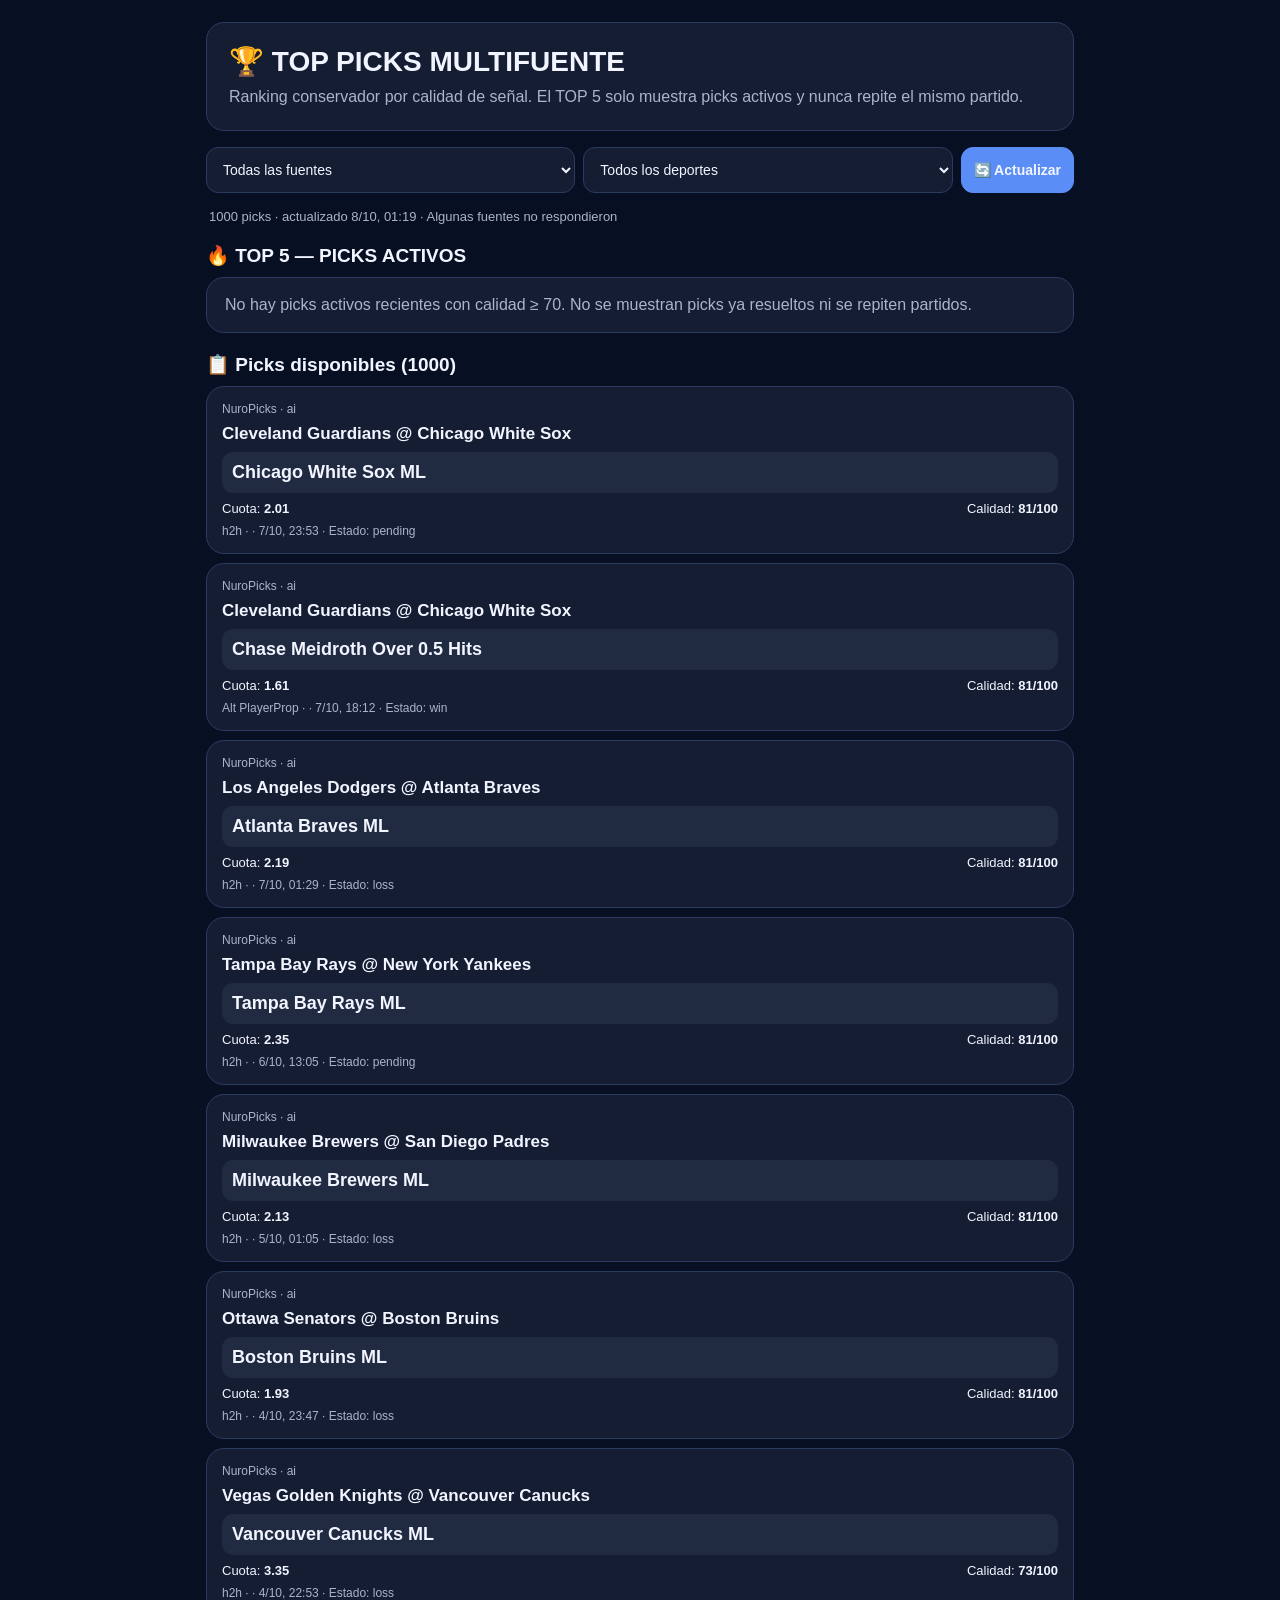
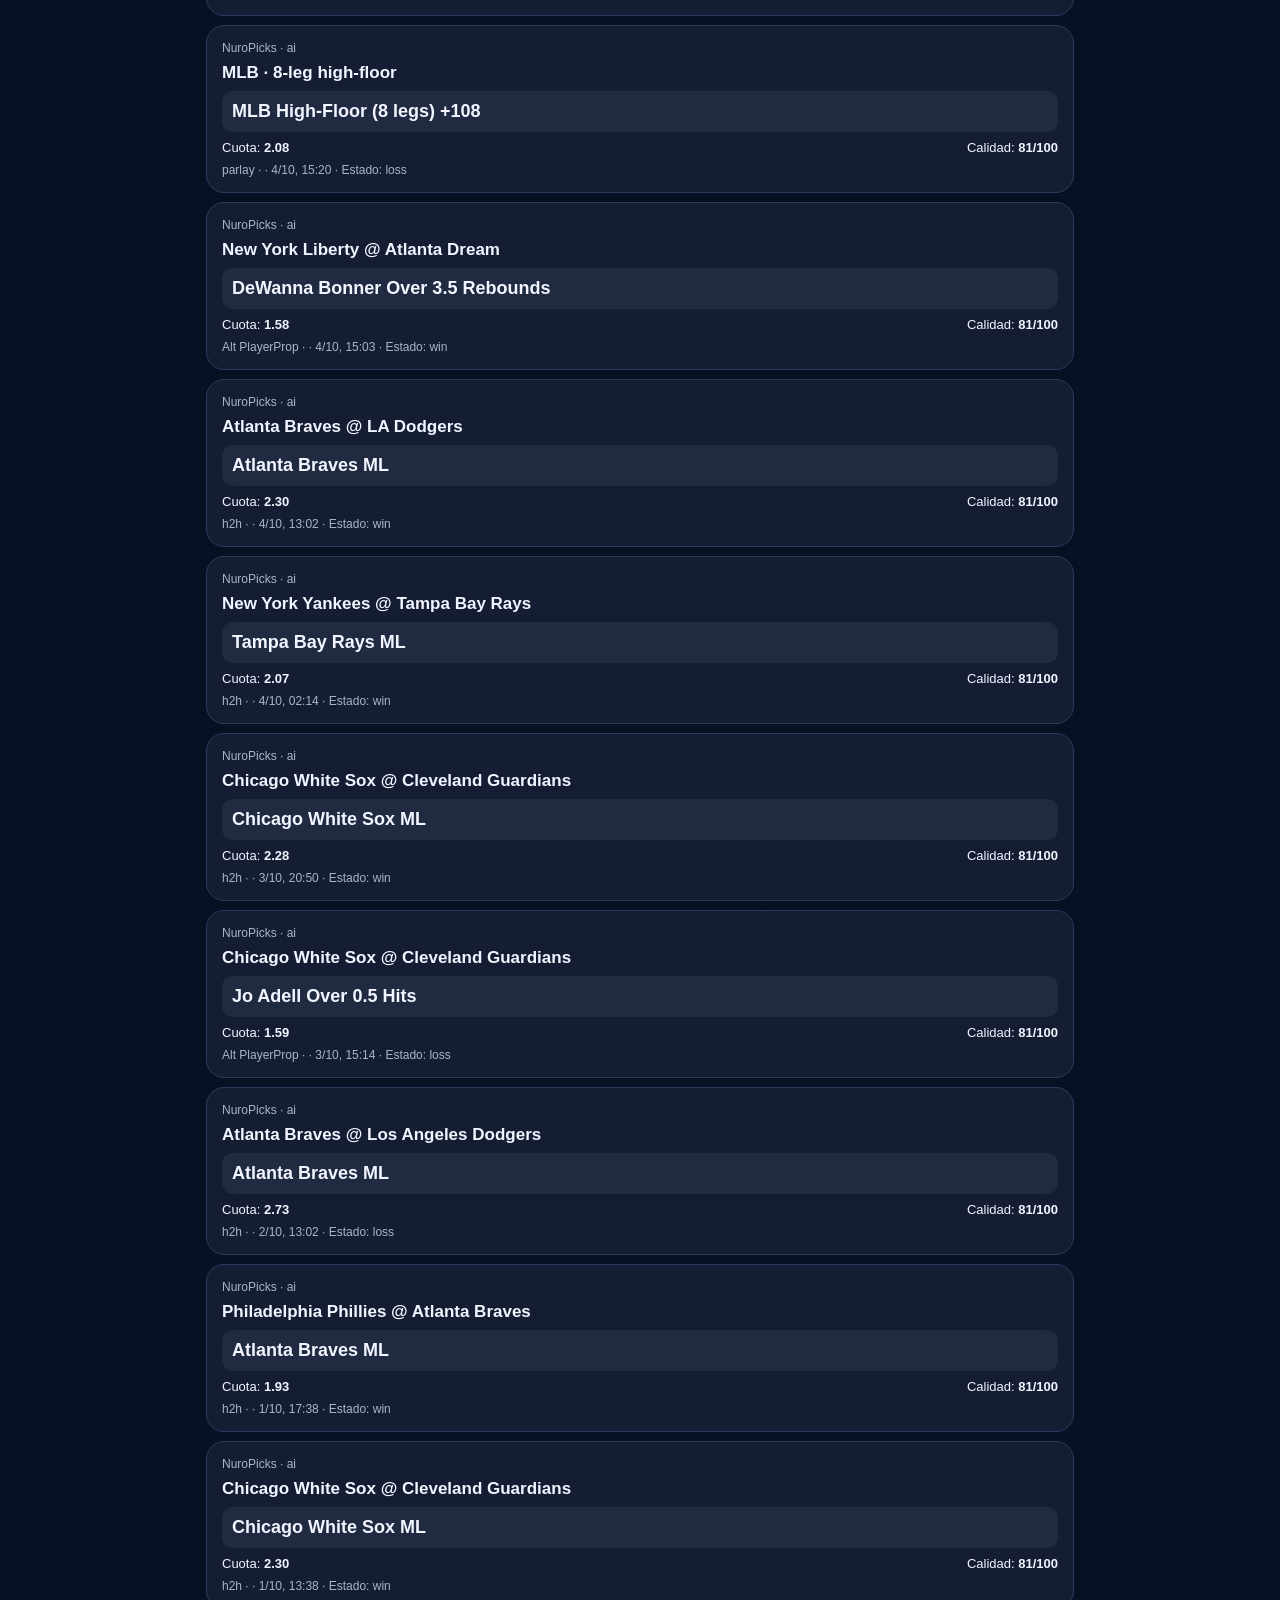
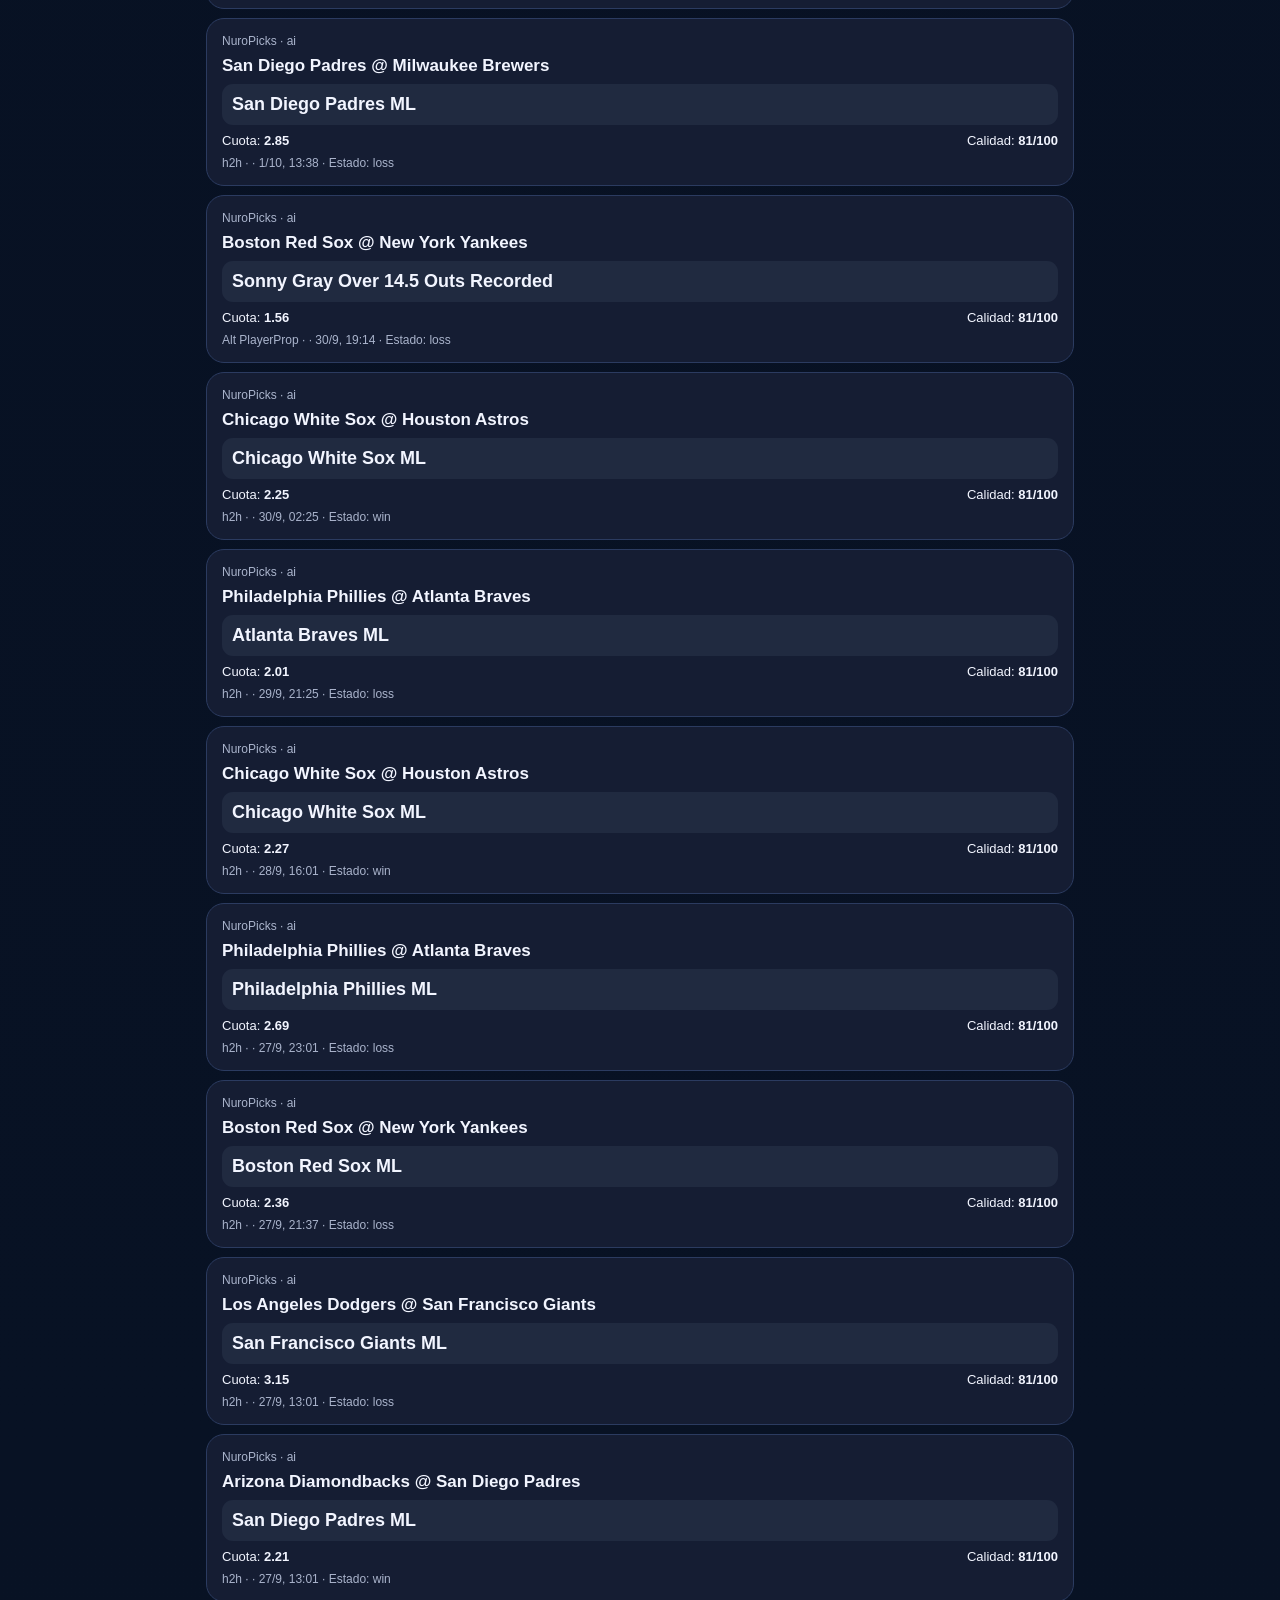
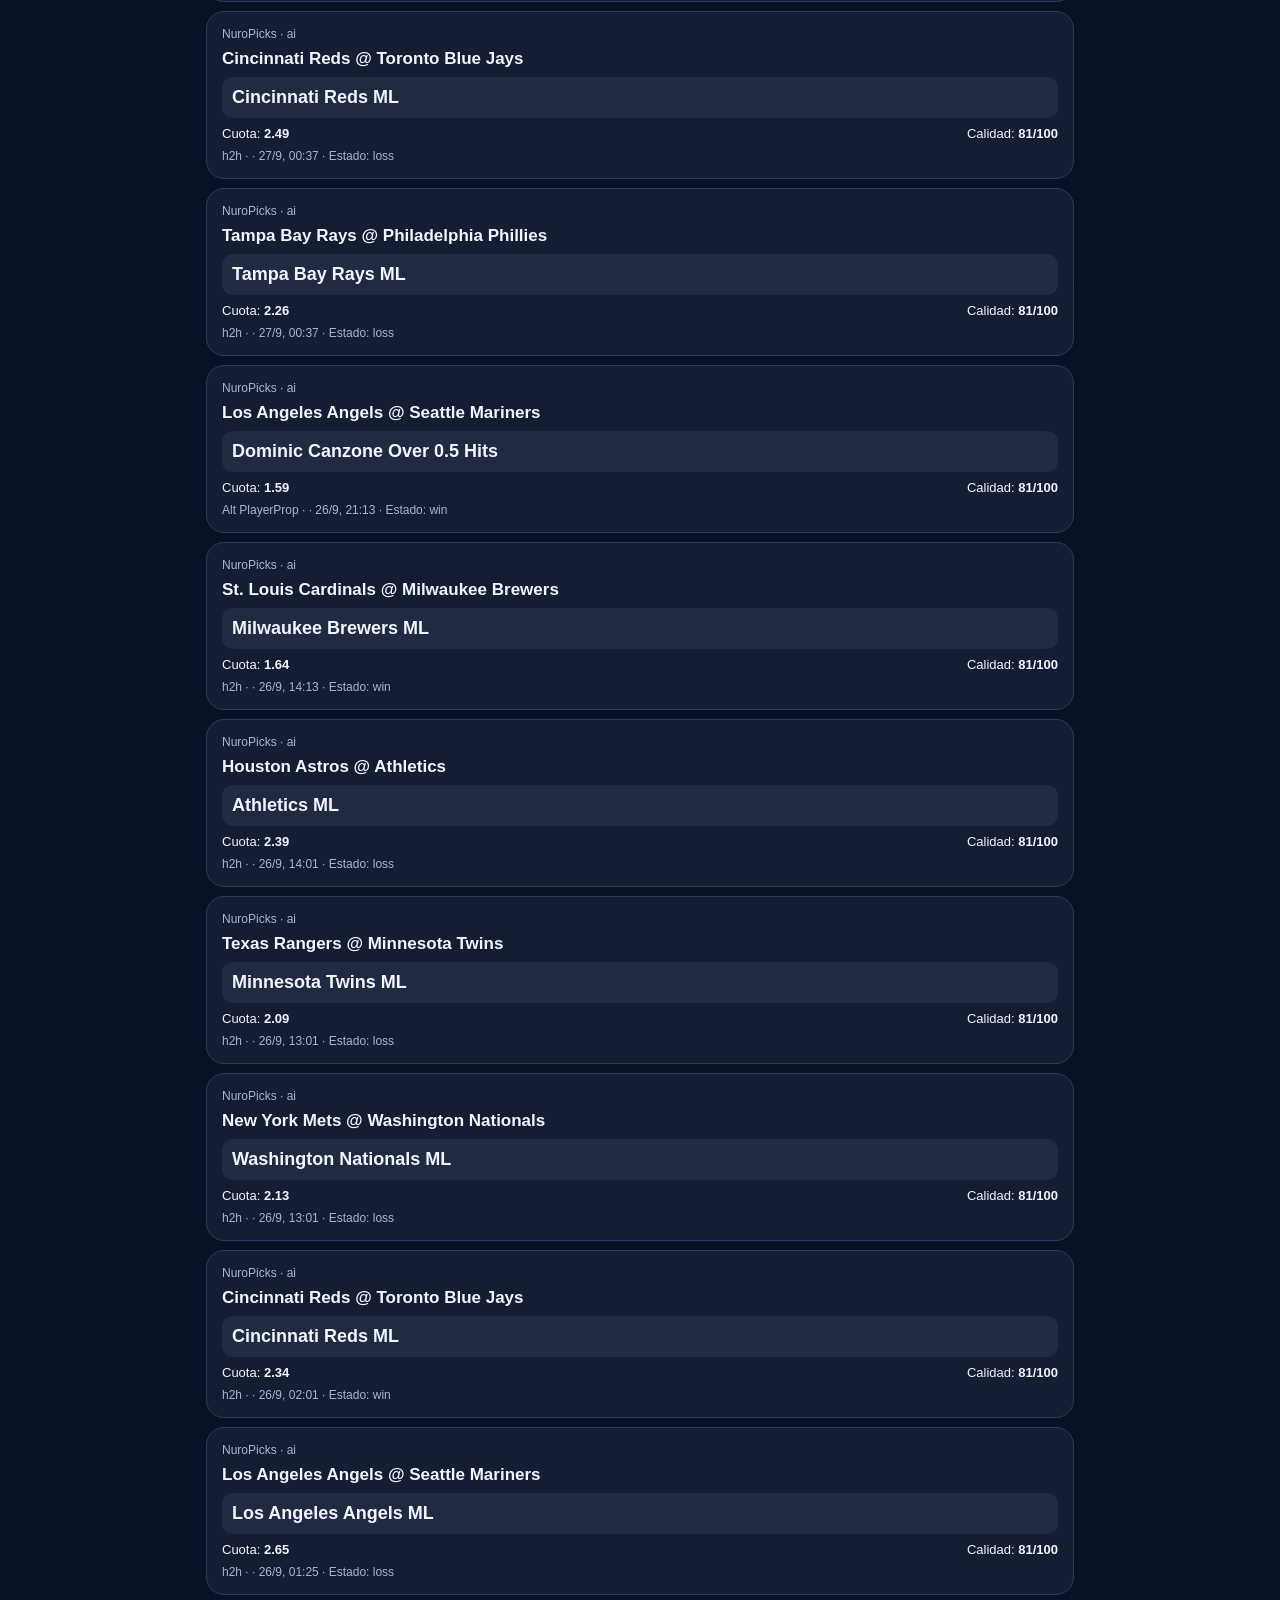
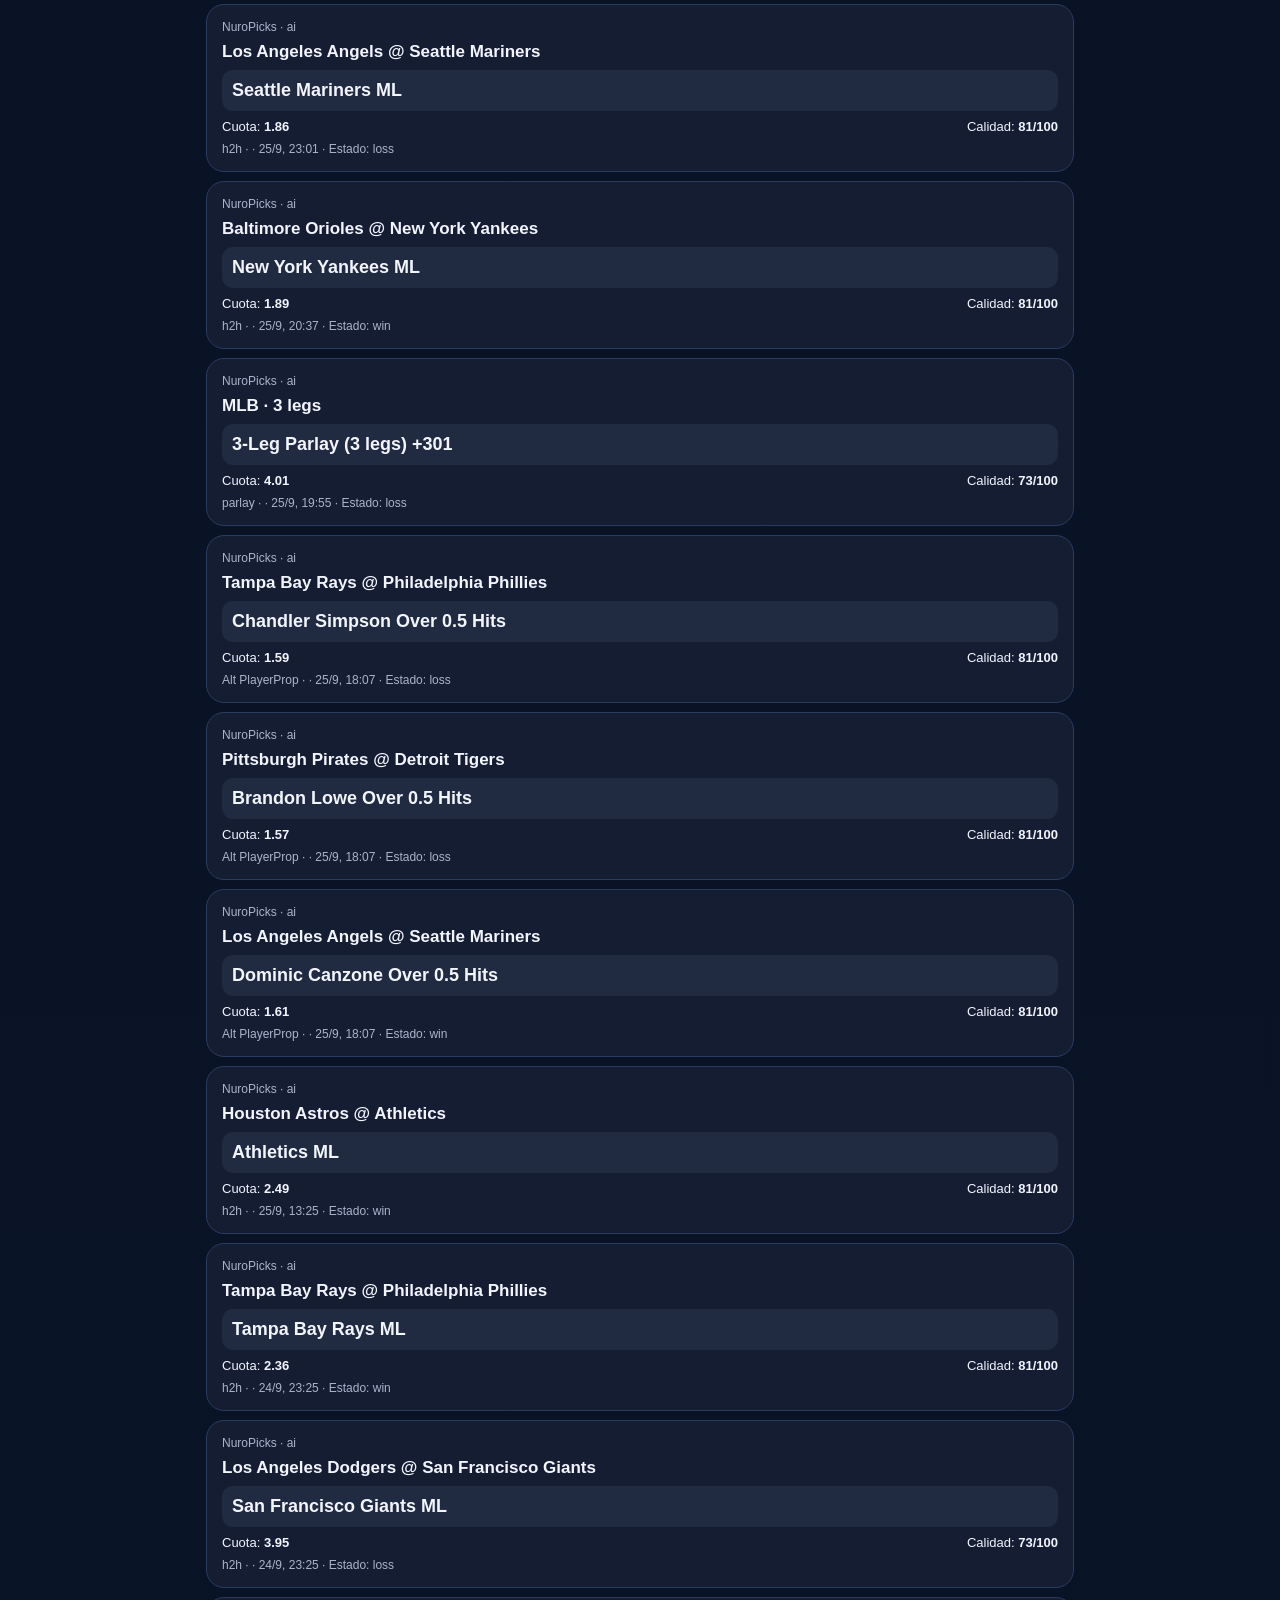
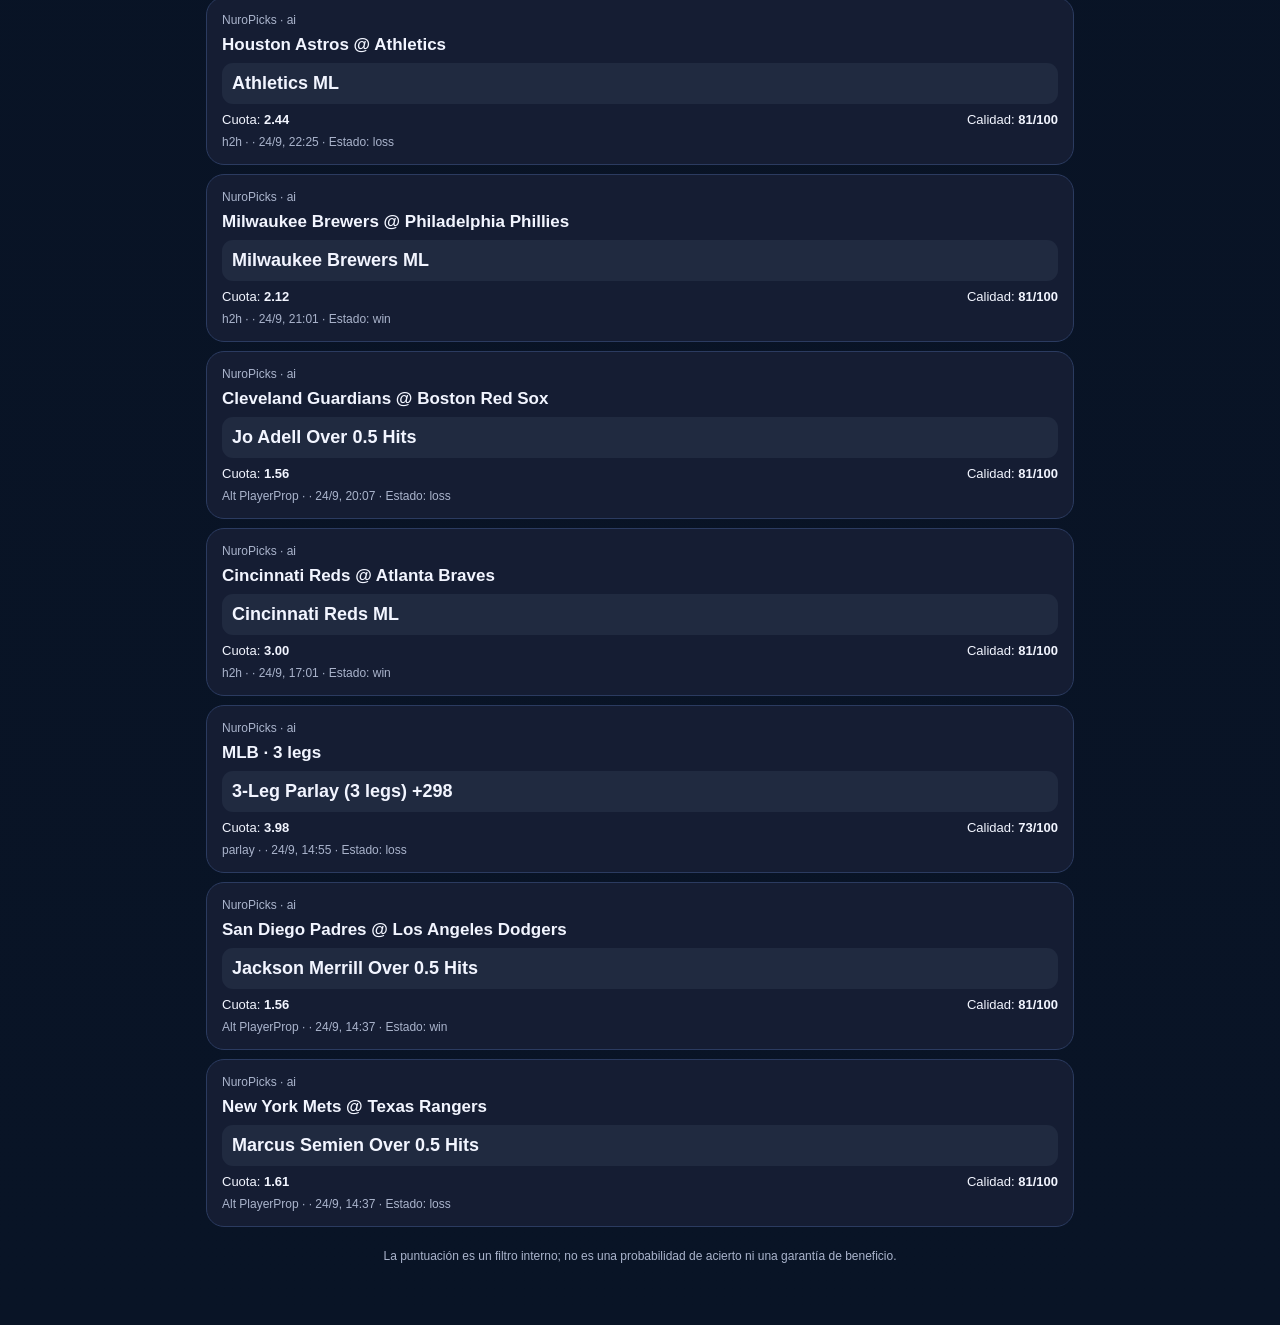
==== commit 8cc4e5e0: "Add files via upload" ====
--- a/index.html
+++ b/index.html
@@ -5,47 +5,51 @@
 <meta name="viewport" content="width=device-width,initial-scale=1,viewport-fit=cover">
 <meta name="theme-color" content="#0a1020">
 <link rel="manifest" href="manifest.json">
-<title>Blogabet Picks V6</title>
+<title>TOP PICKS MULTIFUENTE</title>
 <style>
-:root{--bg:#071022;--card:#151d33;--border:#2b3b60;--text:#f2f5ff;--muted:#aab4cc;--blue:#5b8df6;--good:#54d6a7}
-*{box-sizing:border-box}
-body{margin:0;background:linear-gradient(#071022,#091426);color:var(--text);font-family:-apple-system,BlinkMacSystemFont,"Segoe UI",sans-serif}
-.wrap{max-width:900px;margin:auto;padding:22px 16px 60px}
-.hero,.pick,.empty,.panel{background:var(--card);border:1px solid var(--border);border-radius:22px}
-.hero{padding:24px}
-.hero h1{font-size:30px;margin:0 0 8px}
-.hero p{color:var(--muted);line-height:1.45;margin:0}
-.buttons{display:flex;gap:10px;margin:16px 0}
-.btn{border:0;background:var(--blue);color:white;border-radius:16px;padding:15px 18px;font-size:16px;font-weight:700;flex:1}
-.btn.alt{background:#26385f}
-.status{color:var(--muted);font-size:14px;margin:12px 4px}
-.pick{padding:17px;margin:10px 0}
-.top{display:flex;justify-content:space-between;gap:10px;color:var(--muted);font-size:13px}
-.score{background:#26385f;border-radius:999px;padding:5px 9px;color:#fff;font-weight:800}
-.match{font-size:19px;font-weight:800;margin:9px 0}
-.selection{font-size:21px;font-weight:800}
-.meta{color:var(--muted);font-size:13px;margin-top:7px}
-.empty,.panel{padding:24px;margin-top:16px}
-.empty{text-align:center}
-.note{color:var(--muted);font-size:13px;line-height:1.5;text-align:center;margin-top:22px}
-@media(max-width:600px){.hero h1{font-size:27px}.buttons{flex-direction:column}}
+:root{--bg:#071022;--card:#151d33;--border:#2b3b60;--text:#f2f5ff;--muted:#aab4cc;--blue:#5b8df6}
+*{box-sizing:border-box}body{margin:0;background:linear-gradient(#071022,#091426);color:var(--text);font-family:-apple-system,BlinkMacSystemFont,"Segoe UI",sans-serif}
+.wrap{max-width:900px;margin:auto;padding:22px 16px 60px}.hero,.card,.empty{background:var(--card);border:1px solid var(--border);border-radius:18px}
+.hero{padding:22px}.hero h1{margin:0 0 7px;font-size:28px}.hero p{margin:0;color:var(--muted);line-height:1.45}
+.controls{display:grid;grid-template-columns:1fr 1fr auto;gap:8px;margin:16px 0}
+select,button{min-height:46px;border:1px solid var(--border);border-radius:12px;background:var(--card);color:var(--text);padding:0 12px;font-size:14px}
+button{background:var(--blue);border-color:var(--blue);font-weight:700}.status{color:var(--muted);font-size:13px;margin:10px 3px}
+.card{padding:15px;margin:9px 0}.topCard{border-width:2px}.meta{color:var(--muted);font-size:12px}.match{font-size:17px;font-weight:800;margin:8px 0}.pick{font-size:18px;font-weight:800;background:#202a40;padding:10px;border-radius:11px}
+.row{display:flex;justify-content:space-between;gap:10px;font-size:13px;margin:8px 0}.empty{padding:18px;color:var(--muted);margin:10px 0}
+h2{font-size:19px;margin:20px 0 10px}footer{color:var(--muted);font-size:12px;text-align:center;line-height:1.5;margin-top:20px}
+@media(max-width:600px){.controls{grid-template-columns:1fr 1fr}.controls button{grid-column:1/-1}}
 </style>
 </head>
 <body>
 <main class="wrap">
 <section class="hero">
-<h1>🎯 Blogabet Picks V6</h1>
-<p>Filtra picks reales de Blogabet usando rendimiento histórico, yield, winrate, cuota y consenso. No se generan apuestas ficticias.</p>
+<h1>🏆 TOP PICKS MULTIFUENTE</h1>
+<p>Ranking conservador por calidad de señal. El TOP 5 solo muestra picks activos y nunca repite el mismo partido.</p>
 </section>
-<div class="buttons">
-<button class="btn" id="refresh">🔄 Actualizar datos</button>
-<button class="btn alt" id="import">📥 Importar JSON</button>
-<input id="file" type="file" accept="application/json" hidden>
-</div>
-<div class="status" id="status">Cargando…</div>
-<section id="content"></section>
-<p class="note">El marcador es un filtro estadístico, no una garantía de beneficio. Las apuestas deportivas implican riesgo.</p>
+<section class="controls">
+<select id="source"><option value="all">Todas las fuentes</option></select>
+<select id="sport">
+<option value="all">Todos los deportes</option>
+<option value="football">⚽ Fútbol</option>
+<option value="basketball">🏀 Baloncesto</option>
+<option value="tennis">🎾 Tenis</option>
+<option value="baseball">⚾ Béisbol / MLB</option>
+<option value="hockey">🏒 Hockey / NHL</option>
+<option value="boxing">🥊 Boxeo</option>
+<option value="mma">🥋 MMA / UFC</option>
+<option value="american_football">🏈 Fútbol americano</option>
+<option value="motorsport">🏎️ Motor</option>
+<option value="rugby">🏉 Rugby</option>
+<option value="handball">🤾 Balonmano</option>
+<option value="other">🏅 Otros</option>
+</select>
+<button id="refresh">🔄 Actualizar</button>
+</section>
+<div class="status" id="status">Cargando datos…</div>
+<section id="top"></section>
+<section id="list"></section>
+<footer>La puntuación es un filtro interno; no es una probabilidad de acierto ni una garantía de beneficio.</footer>
 </main>
-<script src="app%203.js"></script>
+<script src="app_3_corregido.js"></script>
 </body>
 </html>
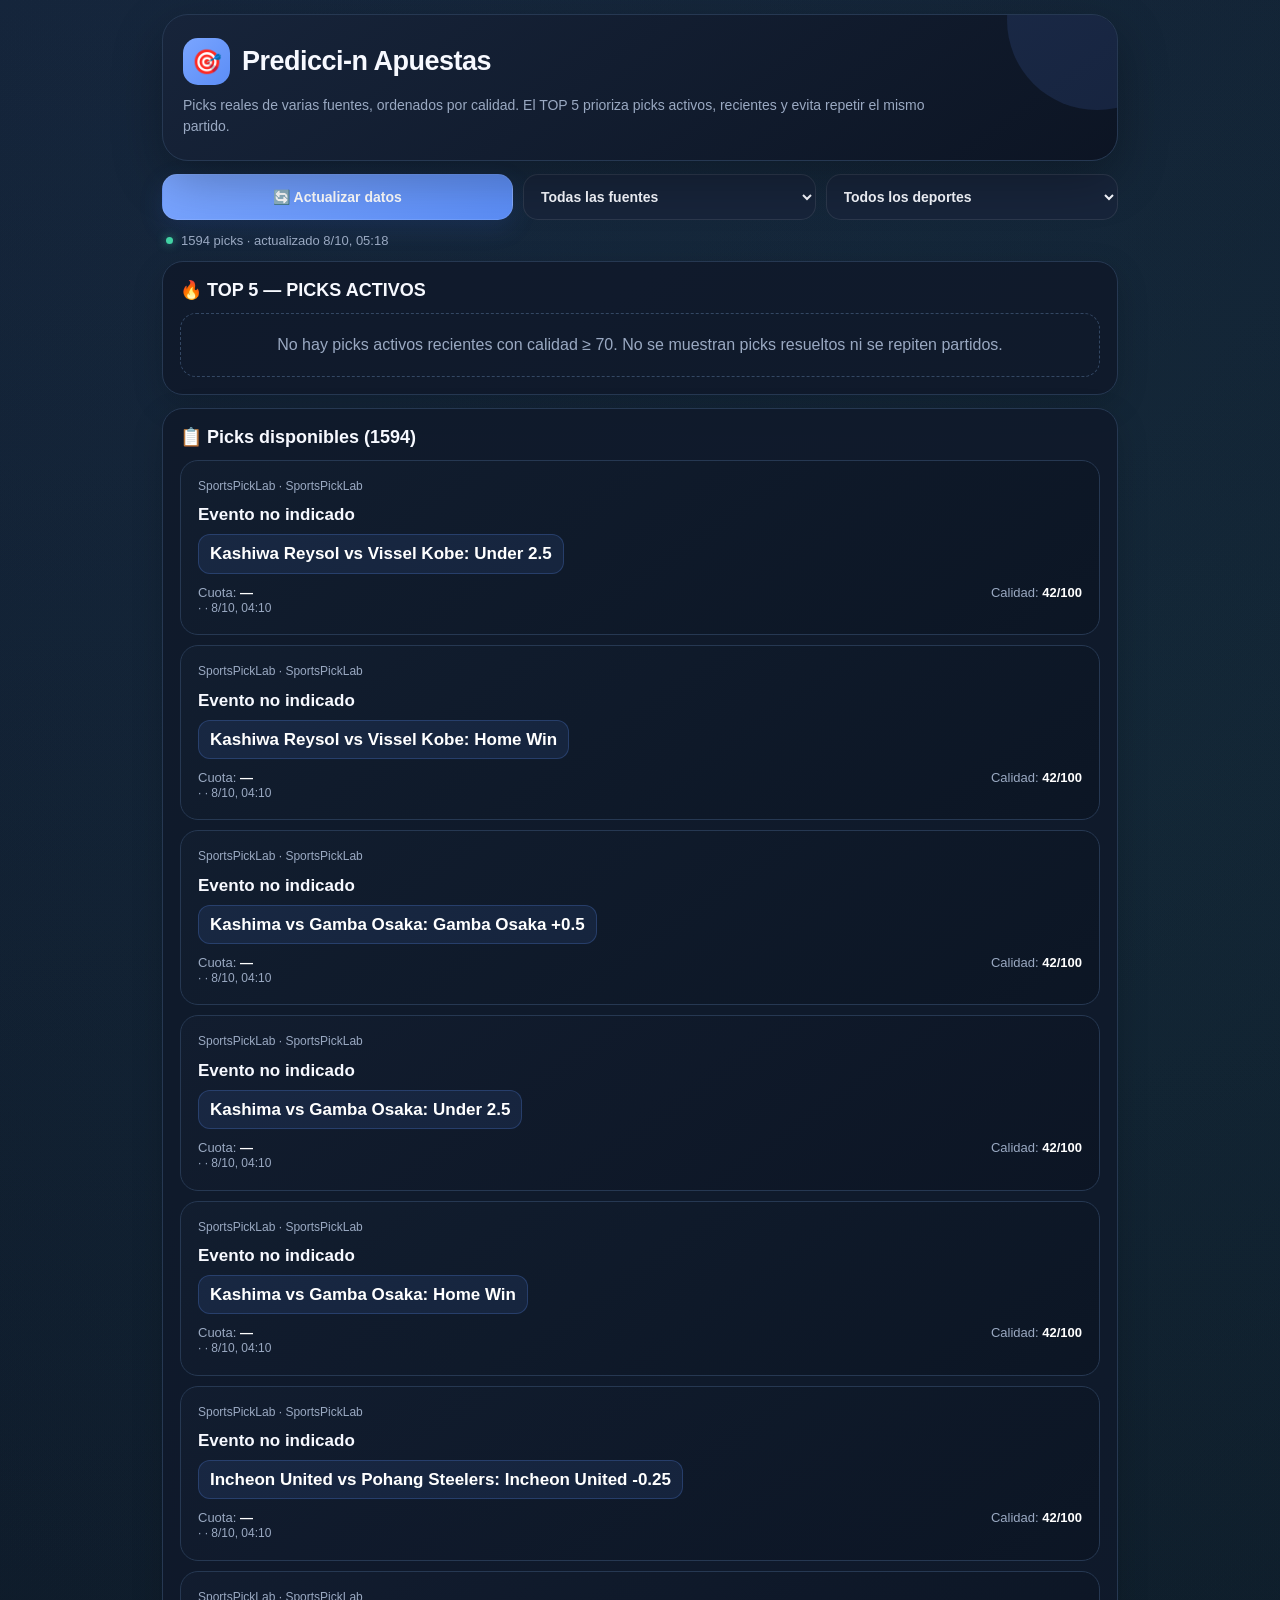
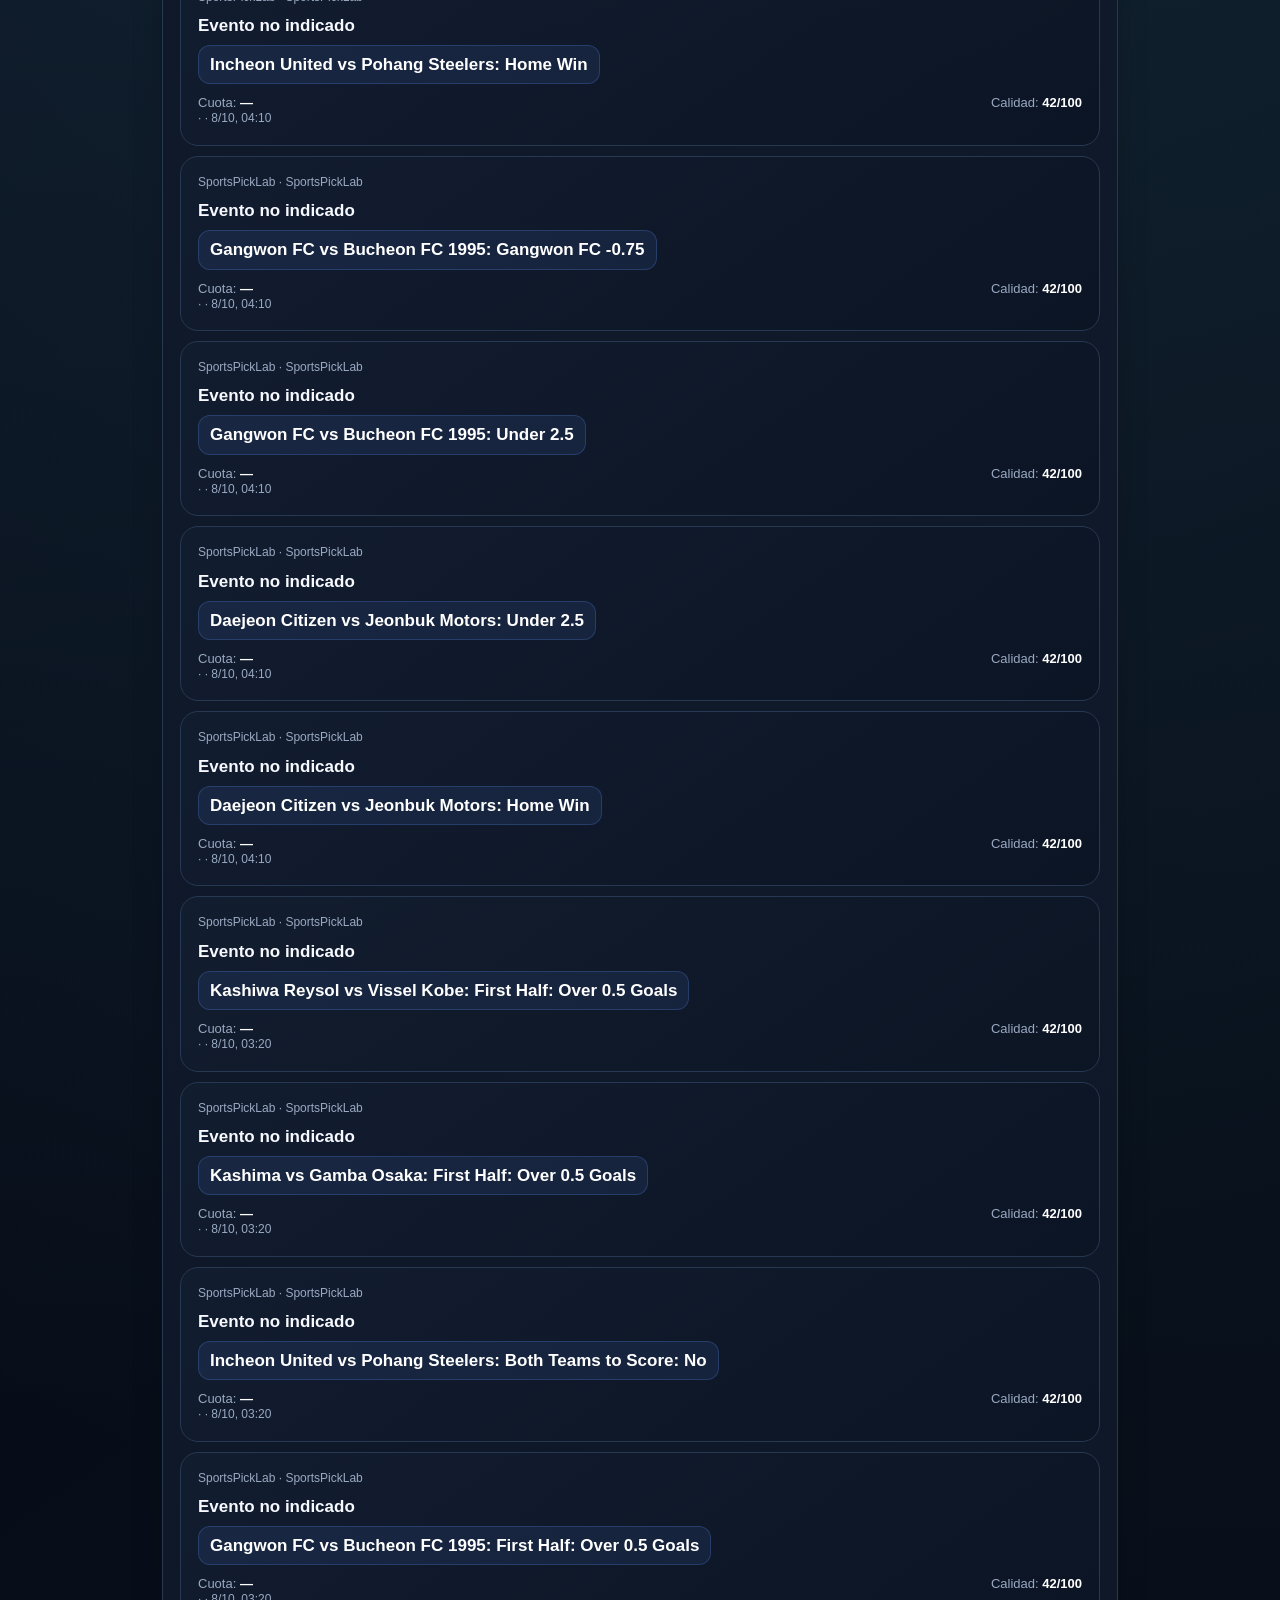
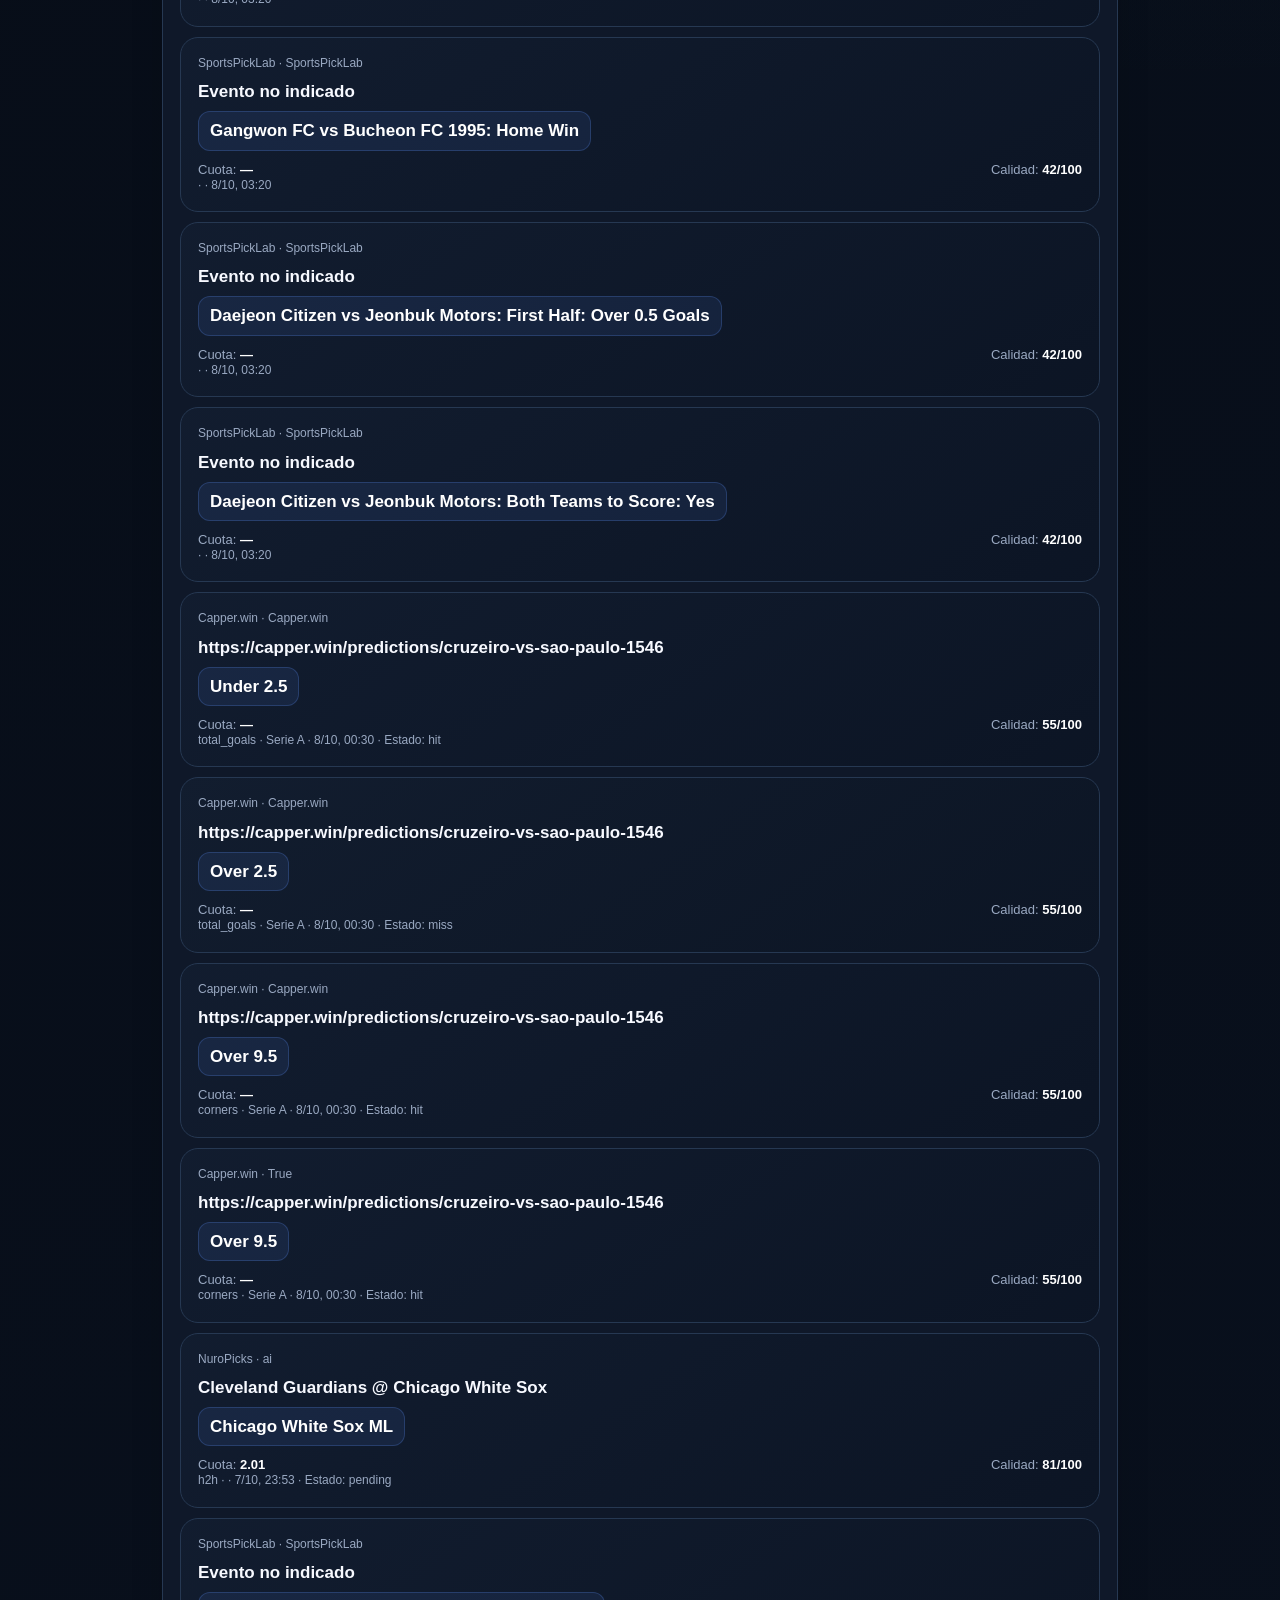
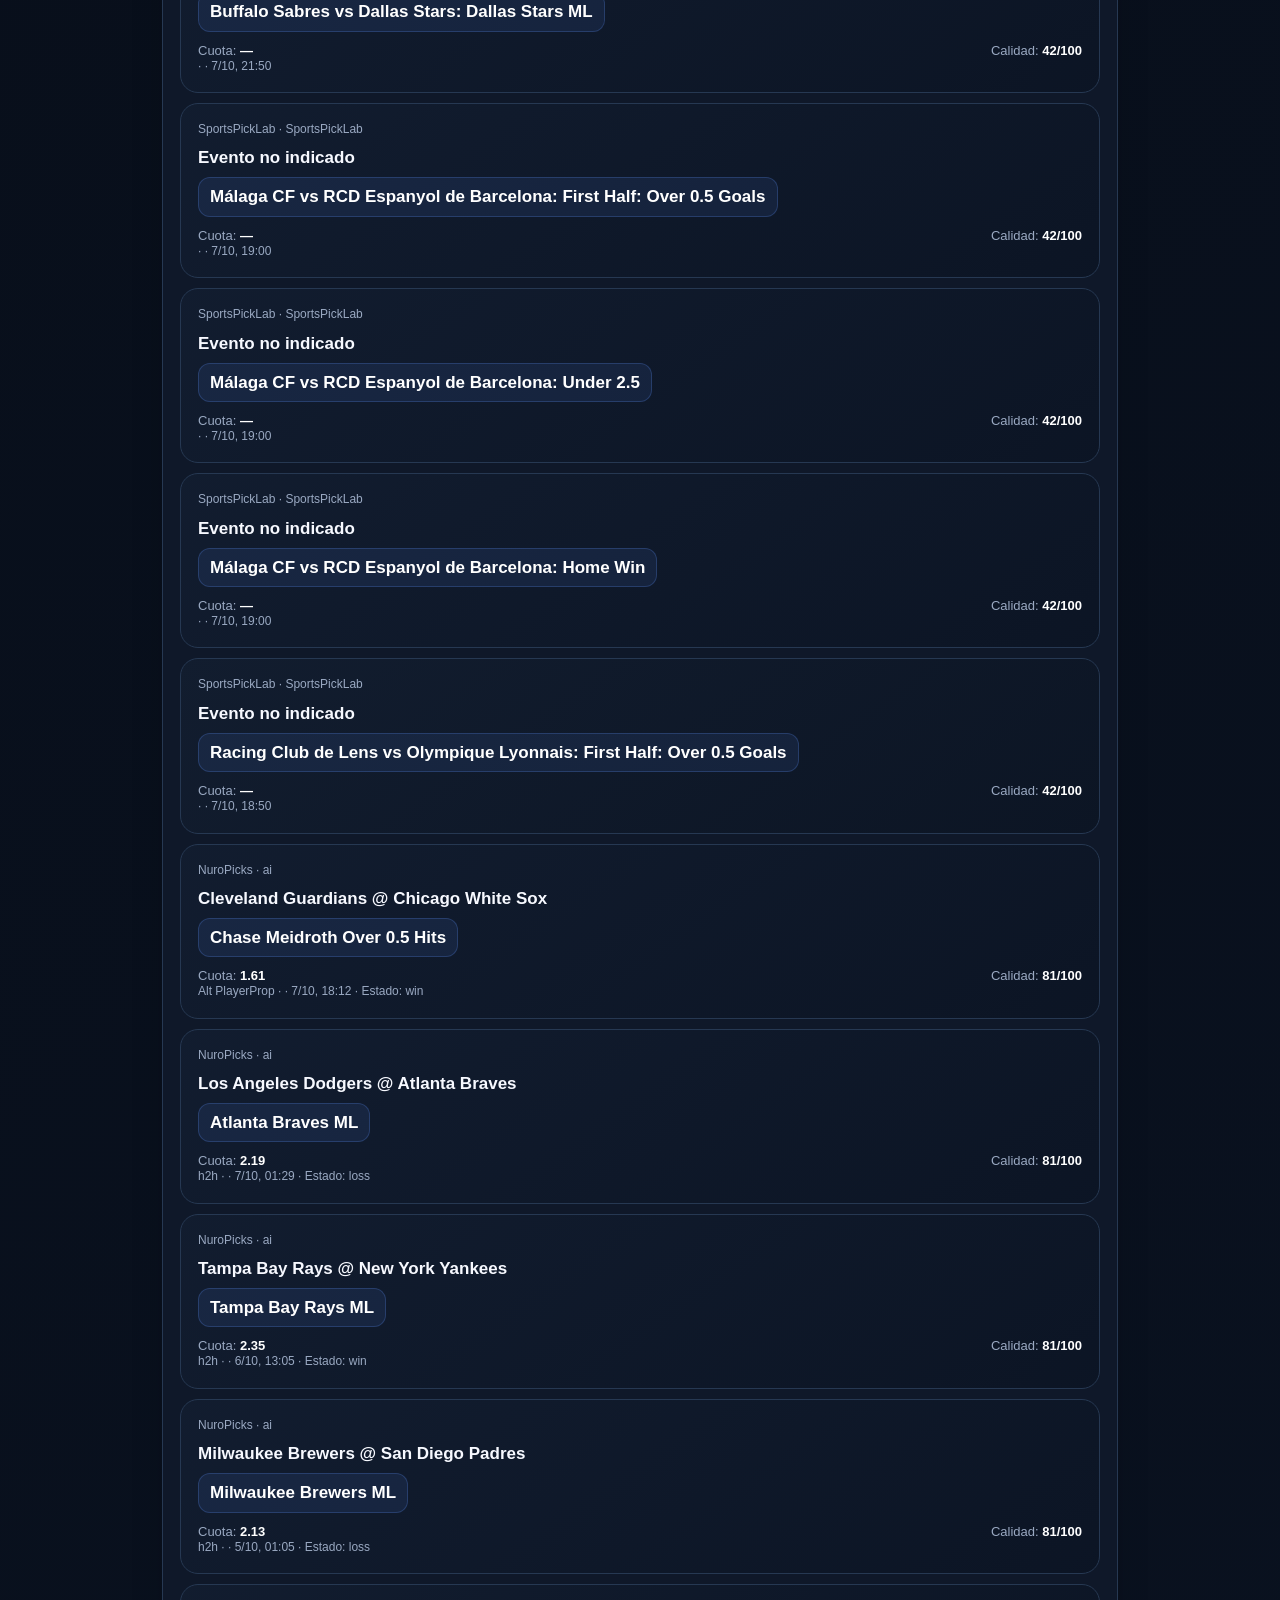
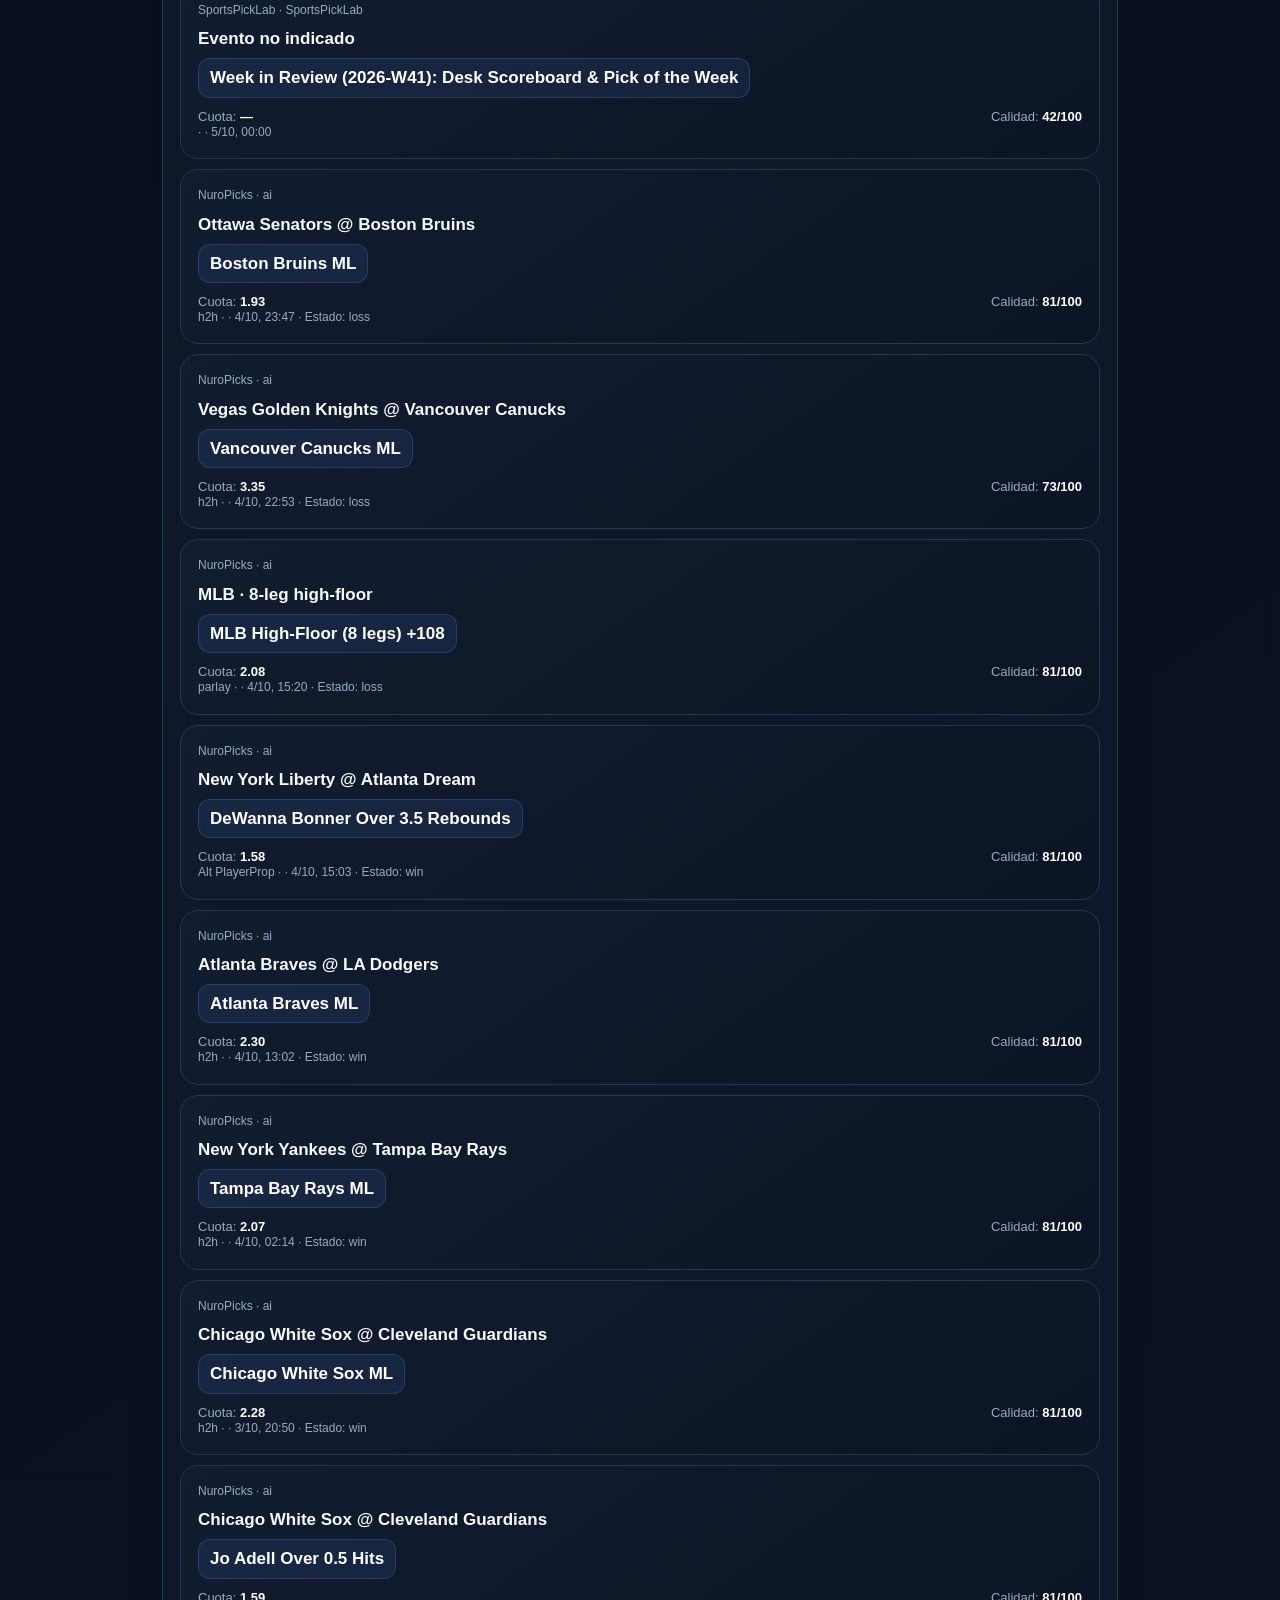
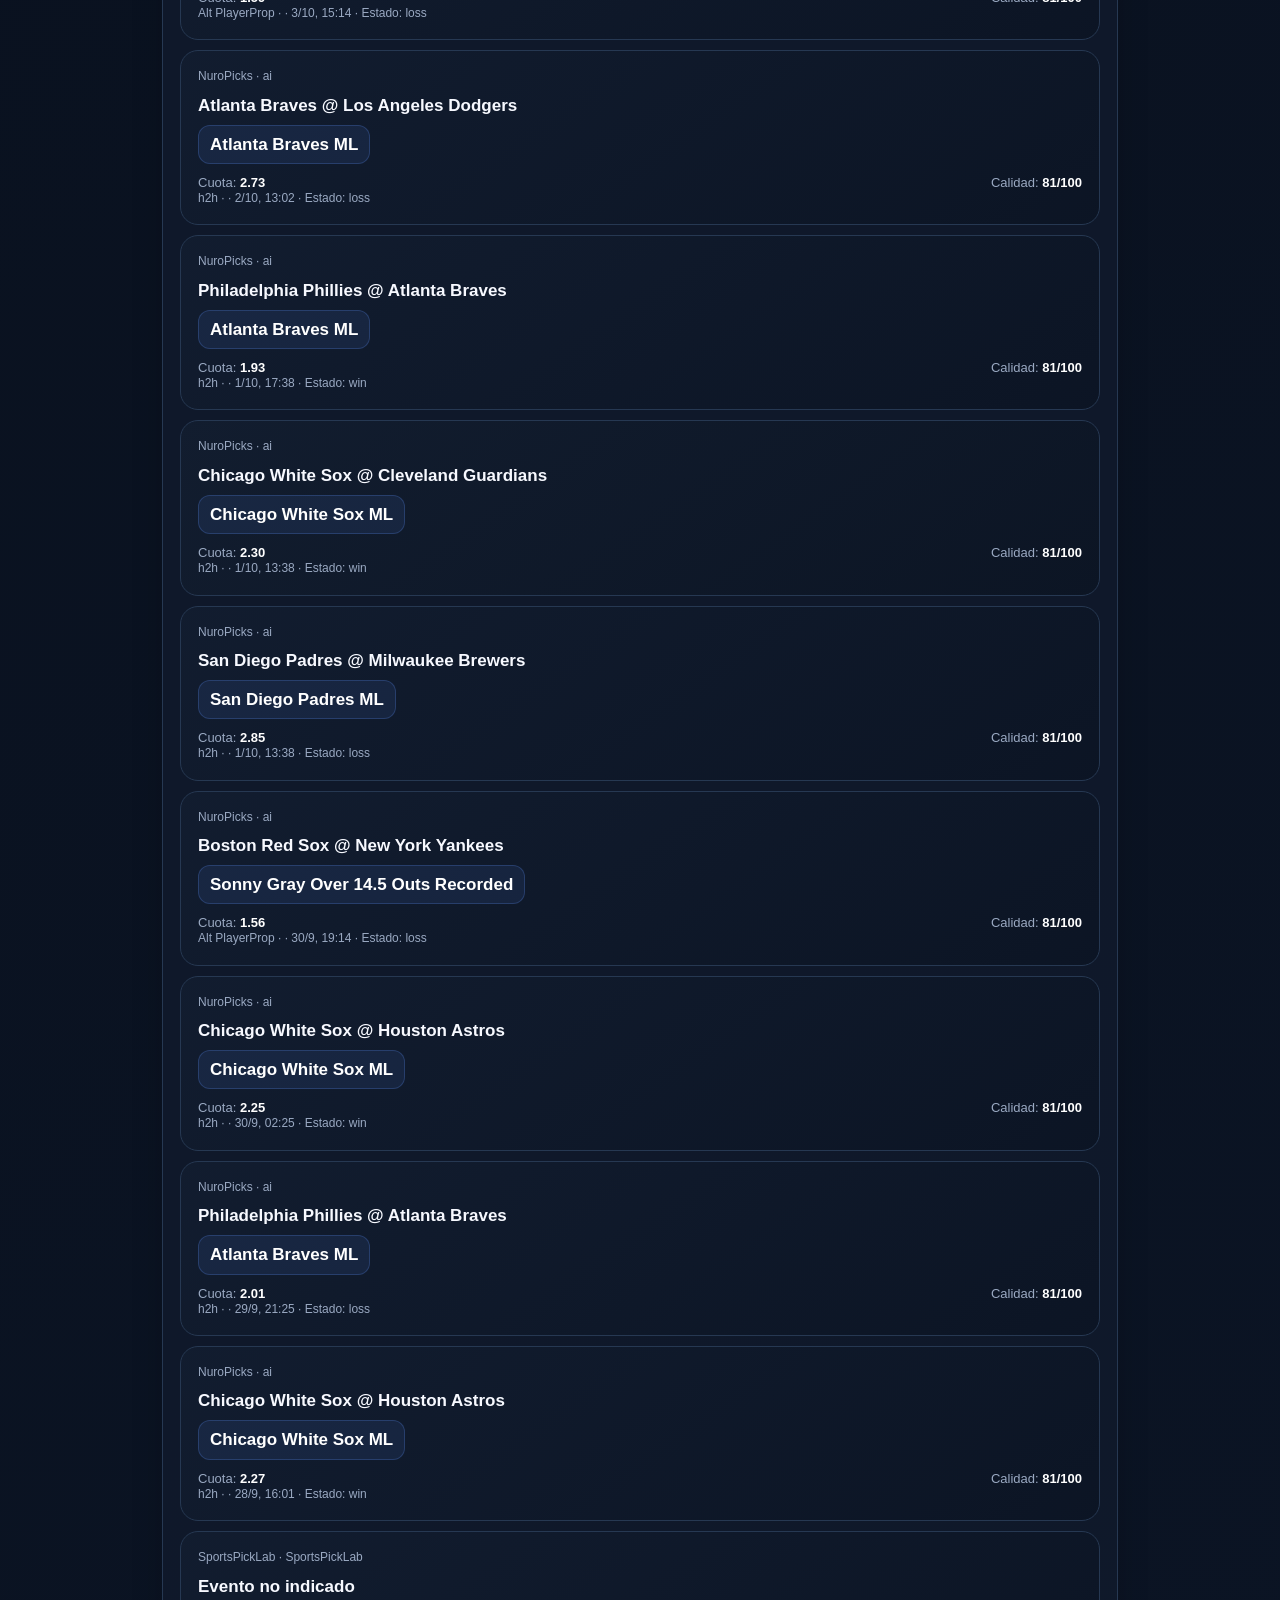
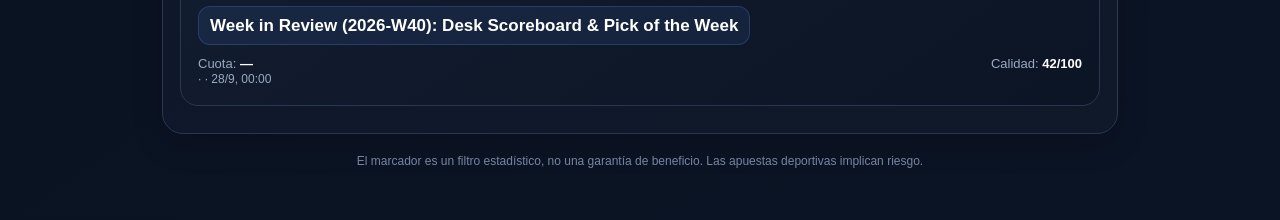
==== commit 8cfb9bda: "Rename index_interfaz_mejorada.html to index.html" ====
--- a/index.html
+++ b/index.html
@@ -3,52 +3,46 @@
 <head>
 <meta charset="utf-8">
 <meta name="viewport" content="width=device-width,initial-scale=1,viewport-fit=cover">
-<meta name="theme-color" content="#0a1020">
+<meta name="theme-color" content="#08111f">
 <link rel="manifest" href="manifest.json">
-<title>TOP PICKS MULTIFUENTE</title>
+<title>Predicci-n Apuestas</title>
 <style>
-:root{--bg:#071022;--card:#151d33;--border:#2b3b60;--text:#f2f5ff;--muted:#aab4cc;--blue:#5b8df6}
-*{box-sizing:border-box}body{margin:0;background:linear-gradient(#071022,#091426);color:var(--text);font-family:-apple-system,BlinkMacSystemFont,"Segoe UI",sans-serif}
-.wrap{max-width:900px;margin:auto;padding:22px 16px 60px}.hero,.card,.empty{background:var(--card);border:1px solid var(--border);border-radius:18px}
-.hero{padding:22px}.hero h1{margin:0 0 7px;font-size:28px}.hero p{margin:0;color:var(--muted);line-height:1.45}
-.controls{display:grid;grid-template-columns:1fr 1fr auto;gap:8px;margin:16px 0}
-select,button{min-height:46px;border:1px solid var(--border);border-radius:12px;background:var(--card);color:var(--text);padding:0 12px;font-size:14px}
-button{background:var(--blue);border-color:var(--blue);font-weight:700}.status{color:var(--muted);font-size:13px;margin:10px 3px}
-.card{padding:15px;margin:9px 0}.topCard{border-width:2px}.meta{color:var(--muted);font-size:12px}.match{font-size:17px;font-weight:800;margin:8px 0}.pick{font-size:18px;font-weight:800;background:#202a40;padding:10px;border-radius:11px}
-.row{display:flex;justify-content:space-between;gap:10px;font-size:13px;margin:8px 0}.empty{padding:18px;color:var(--muted);margin:10px 0}
-h2{font-size:19px;margin:20px 0 10px}footer{color:var(--muted);font-size:12px;text-align:center;line-height:1.5;margin-top:20px}
-@media(max-width:600px){.controls{grid-template-columns:1fr 1fr}.controls button{grid-column:1/-1}}
+:root{--bg:#060b14;--bg2:#0b1424;--card:#101a2b;--card2:#17243a;--border:#263852;--text:#f7f9ff;--muted:#9aa9c2;--blue:#5b8df6;--blue2:#7aa5ff;--good:#42d3a4;--shadow:0 18px 50px rgba(0,0,0,.28)}
+*{box-sizing:border-box}html{scroll-behavior:smooth}
+body{margin:0;min-height:100vh;color:var(--text);background:radial-gradient(circle at 12% -5%,rgba(91,141,246,.18),transparent 34%),radial-gradient(circle at 92% 8%,rgba(66,211,164,.08),transparent 28%),linear-gradient(145deg,var(--bg),var(--bg2));font-family:-apple-system,BlinkMacSystemFont,"Segoe UI",Roboto,Arial,sans-serif}
+.wrap{max-width:980px;margin:auto;padding:14px 12px 50px}
+.hero{position:relative;overflow:hidden;padding:23px 20px;border:1px solid var(--border);border-radius:26px;background:linear-gradient(145deg,rgba(23,36,58,.97),rgba(12,20,35,.97));box-shadow:var(--shadow)}
+.hero:after{content:"";position:absolute;width:180px;height:180px;border-radius:50%;right:-70px;top:-85px;background:rgba(91,141,246,.13)}
+.brand{display:flex;align-items:center;gap:12px;position:relative;z-index:1}.logo{width:47px;height:47px;display:grid;place-items:center;border-radius:15px;background:linear-gradient(135deg,var(--blue2),var(--blue));font-size:24px}
+.hero h1{margin:0;font-size:27px;letter-spacing:-.5px}.hero p{position:relative;z-index:1;color:var(--muted);line-height:1.5;margin:10px 0 0;font-size:14px;max-width:760px}
+.toolbar{display:grid;grid-template-columns:1.2fr 1fr 1fr;gap:10px;margin:13px 0}
+.btn,.select{width:100%;min-height:46px;border:1px solid rgba(255,255,255,.09);border-radius:15px;padding:11px 13px;font-size:14px;font-weight:750;color:#fff;background:var(--card2)}
+.btn{cursor:pointer;background:linear-gradient(135deg,var(--blue2),var(--blue));box-shadow:0 8px 24px rgba(55,100,205,.16)}.select{font-weight:600;color:var(--text)}
+.status{display:flex;align-items:center;gap:8px;color:var(--muted);font-size:13px;margin:10px 4px 12px}.status:before{content:"";width:7px;height:7px;flex:none;border-radius:50%;background:var(--good);box-shadow:0 0 10px rgba(66,211,164,.65)}
+.panel{padding:17px;margin:13px 0;border:1px solid var(--border);border-radius:21px;background:rgba(16,26,43,.92);box-shadow:0 10px 32px rgba(0,0,0,.16)}.panel h2{margin:0 0 12px;font-size:18px}
+.card{position:relative;overflow:hidden;padding:17px;margin:10px 0;border:1px solid var(--border);border-radius:18px;background:linear-gradient(145deg,rgba(18,29,47,.98),rgba(12,21,36,.98));transition:transform .16s ease,border-color .16s ease,box-shadow .16s ease}
+.card:hover{transform:translateY(-2px);border-color:#38527f;box-shadow:0 13px 30px rgba(0,0,0,.2)}.topCard{border-color:rgba(91,141,246,.45)}
+.meta{color:var(--muted);font-size:12px;line-height:1.45}.match{font-size:17px;font-weight:850;margin:9px 0 8px;line-height:1.3}
+.selection{display:inline-block;font-size:17px;font-weight:900;line-height:1.25;color:#fff;background:rgba(91,141,246,.10);border:1px solid rgba(91,141,246,.24);border-radius:12px;padding:8px 11px}
+.row{display:flex;justify-content:space-between;gap:12px;margin-top:11px;font-size:13px;color:var(--muted)}.row b{color:#fff}
+.empty{padding:22px;text-align:center;color:var(--muted);border:1px dashed #334763;border-radius:16px}.note{color:#7785a2;font-size:12px;line-height:1.5;text-align:center;margin:18px auto 0;max-width:760px}
+@media(max-width:650px){.wrap{padding:11px 10px 38px}.hero{padding:20px 16px;border-radius:23px}.hero h1{font-size:23px}.toolbar{grid-template-columns:1fr 1fr}.toolbar .btn{grid-column:1/-1}.card{padding:15px}.match{font-size:16px}.selection{font-size:16px}.row{flex-wrap:wrap}}
 </style>
 </head>
 <body>
 <main class="wrap">
-<section class="hero">
-<h1>🏆 TOP PICKS MULTIFUENTE</h1>
-<p>Ranking conservador por calidad de señal. El TOP 5 solo muestra picks activos y nunca repite el mismo partido.</p>
-</section>
-<section class="controls">
-<select id="source"><option value="all">Todas las fuentes</option></select>
-<select id="sport">
-<option value="all">Todos los deportes</option>
-<option value="football">⚽ Fútbol</option>
-<option value="basketball">🏀 Baloncesto</option>
-<option value="tennis">🎾 Tenis</option>
-<option value="baseball">⚾ Béisbol / MLB</option>
-<option value="hockey">🏒 Hockey / NHL</option>
-<option value="boxing">🥊 Boxeo</option>
-<option value="mma">🥋 MMA / UFC</option>
-<option value="american_football">🏈 Fútbol americano</option>
-<option value="motorsport">🏎️ Motor</option>
-<option value="rugby">🏉 Rugby</option>
-<option value="handball">🤾 Balonmano</option>
-<option value="other">🏅 Otros</option>
-</select>
-<button id="refresh">🔄 Actualizar</button>
-</section>
-<div class="status" id="status">Cargando datos…</div>
-<section id="top"></section>
-<section id="list"></section>
-<footer>La puntuación es un filtro interno; no es una probabilidad de acierto ni una garantía de beneficio.</footer>
+<section class="hero"><div class="brand"><div class="logo">🎯</div><h1>Predicci-n Apuestas</h1></div><p>Picks reales de varias fuentes, ordenados por calidad. El TOP 5 prioriza picks activos, recientes y evita repetir el mismo partido.</p></section>
+<div class="toolbar">
+<button class="btn" id="refresh">🔄 Actualizar datos</button>
+<select class="select" id="source" aria-label="Filtrar por fuente"><option value="all">Todas las fuentes</option></select>
+<select class="select" id="sport" aria-label="Filtrar por deporte">
+<option value="all">Todos los deportes</option><option value="football">⚽ Fútbol</option><option value="basketball">🏀 Baloncesto</option><option value="tennis">🎾 Tenis</option><option value="baseball">⚾ Béisbol</option><option value="hockey">🏒 Hockey</option><option value="american_football">🏈 NFL</option><option value="boxing">🥊 Boxeo</option><option value="mma">🥋 MMA</option><option value="motorsport">🏎️ Motor</option><option value="rugby">🏉 Rugby</option><option value="handball">🤾 Balonmano</option><option value="other">Otros</option>
+</select></div>
+<input id="file" type="file" accept="application/json" hidden>
+<div class="status" id="status">Cargando…</div>
+<section class="panel" id="top"></section>
+<section class="panel" id="list"></section>
+<p class="note">El marcador es un filtro estadístico, no una garantía de beneficio. Las apuestas deportivas implican riesgo.</p>
 </main>
 <script src="app_3_corregido.js"></script>
 </body>
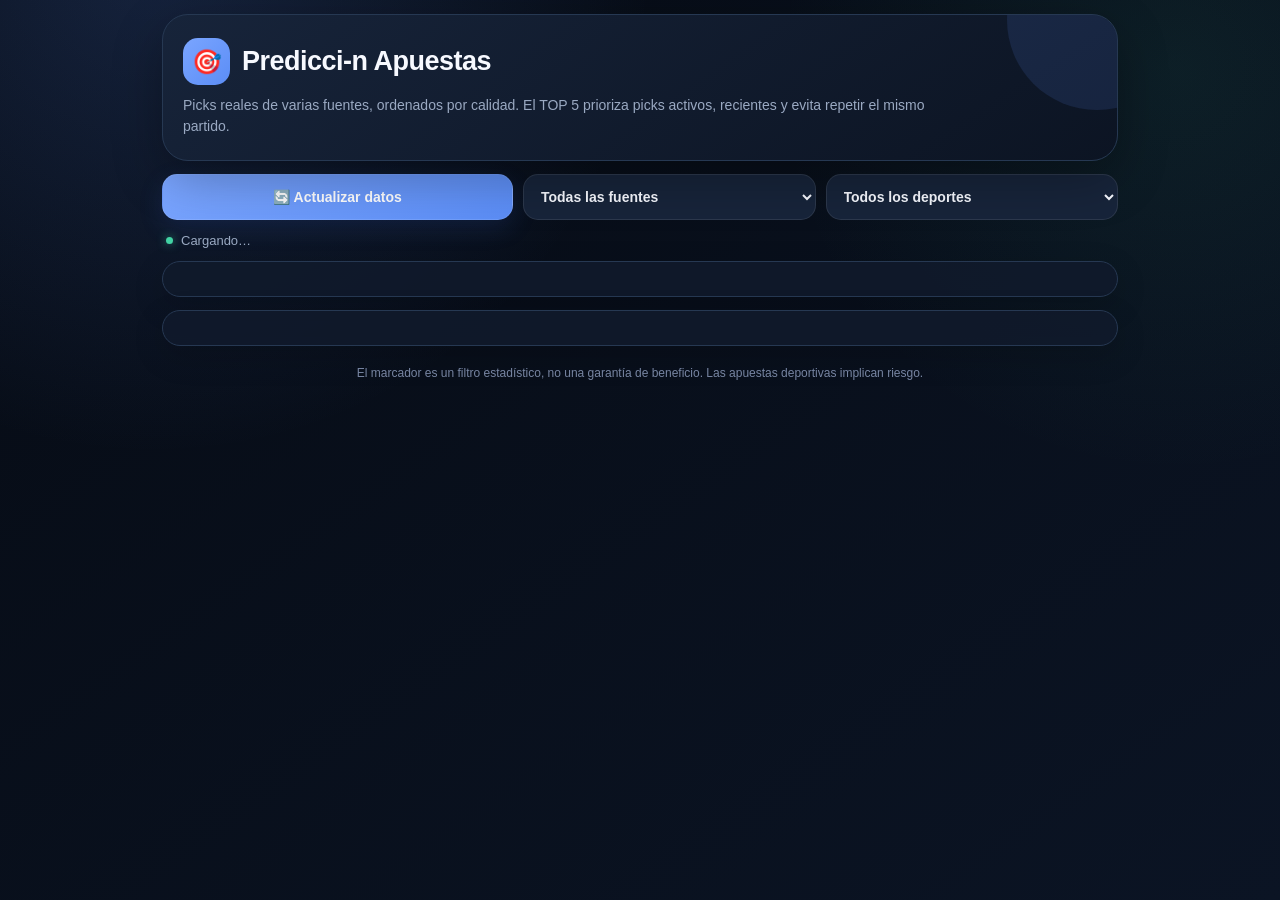
==== commit 155c5191: "Add files via upload" ====
--- a/index.html
+++ b/index.html
@@ -21,12 +21,12 @@
 .status{display:flex;align-items:center;gap:8px;color:var(--muted);font-size:13px;margin:10px 4px 12px}.status:before{content:"";width:7px;height:7px;flex:none;border-radius:50%;background:var(--good);box-shadow:0 0 10px rgba(66,211,164,.65)}
 .panel{padding:17px;margin:13px 0;border:1px solid var(--border);border-radius:21px;background:rgba(16,26,43,.92);box-shadow:0 10px 32px rgba(0,0,0,.16)}.panel h2{margin:0 0 12px;font-size:18px}
 .card{position:relative;overflow:hidden;padding:17px;margin:10px 0;border:1px solid var(--border);border-radius:18px;background:linear-gradient(145deg,rgba(18,29,47,.98),rgba(12,21,36,.98));transition:transform .16s ease,border-color .16s ease,box-shadow .16s ease}
-.card:hover{transform:translateY(-2px);border-color:#38527f;box-shadow:0 13px 30px rgba(0,0,0,.2)}.topCard{border-color:rgba(91,141,246,.45)}
-.meta{color:var(--muted);font-size:12px;line-height:1.45}.match{font-size:17px;font-weight:850;margin:9px 0 8px;line-height:1.3}
-.selection{display:inline-block;font-size:17px;font-weight:900;line-height:1.25;color:#fff;background:rgba(91,141,246,.10);border:1px solid rgba(91,141,246,.24);border-radius:12px;padding:8px 11px}
-.row{display:flex;justify-content:space-between;gap:12px;margin-top:11px;font-size:13px;color:var(--muted)}.row b{color:#fff}
+.card:hover{transform:translateY(-2px);border-color:#38527f;box-shadow:0 13px 30px rgba(0,0,0,.2)}.topCard{border-color:rgba(91,141,246,.45);box-shadow:0 8px 25px rgba(55,100,205,.10)}
+.meta{color:var(--muted);font-size:12px;line-height:1.45}.cardHead{display:flex;align-items:center;justify-content:space-between;gap:10px}.rank{display:inline-grid;place-items:center;min-width:24px;height:24px;margin-right:4px;border-radius:8px;background:rgba(91,141,246,.18);color:#dbe7ff}.sportBadge{flex:none;padding:5px 8px;border-radius:999px;background:rgba(255,255,255,.06);border:1px solid rgba(255,255,255,.08);font-size:11px;color:#dce5f5;white-space:nowrap}
+.match{font-size:17px;font-weight:850;margin:10px 0 8px;line-height:1.3}.selection{display:block;font-size:17px;font-weight:900;line-height:1.25;color:#fff;background:rgba(91,141,246,.10);border:1px solid rgba(91,141,246,.24);border-radius:12px;padding:9px 11px}
+.row{display:flex;justify-content:space-between;gap:12px;margin-top:11px;font-size:13px;color:var(--muted)}.row b{color:#fff}.details{display:flex;justify-content:space-between;gap:12px;margin-top:9px}.details span:last-child{text-align:right}
 .empty{padding:22px;text-align:center;color:var(--muted);border:1px dashed #334763;border-radius:16px}.note{color:#7785a2;font-size:12px;line-height:1.5;text-align:center;margin:18px auto 0;max-width:760px}
-@media(max-width:650px){.wrap{padding:11px 10px 38px}.hero{padding:20px 16px;border-radius:23px}.hero h1{font-size:23px}.toolbar{grid-template-columns:1fr 1fr}.toolbar .btn{grid-column:1/-1}.card{padding:15px}.match{font-size:16px}.selection{font-size:16px}.row{flex-wrap:wrap}}
+@media(max-width:650px){.wrap{padding:11px 10px 38px}.hero{padding:20px 16px;border-radius:23px}.hero h1{font-size:23px}.toolbar{grid-template-columns:1fr 1fr}.toolbar .btn{grid-column:1/-1}.card{padding:15px}.match{font-size:16px}.selection{font-size:16px}.row{flex-wrap:wrap}.details{display:block}.details span{display:block}.details span:last-child{text-align:left;margin-top:3px}.sportBadge{font-size:10px;padding:4px 7px}}
 </style>
 </head>
 <body>
@@ -35,9 +35,7 @@
 <div class="toolbar">
 <button class="btn" id="refresh">🔄 Actualizar datos</button>
 <select class="select" id="source" aria-label="Filtrar por fuente"><option value="all">Todas las fuentes</option></select>
-<select class="select" id="sport" aria-label="Filtrar por deporte">
-<option value="all">Todos los deportes</option><option value="football">⚽ Fútbol</option><option value="basketball">🏀 Baloncesto</option><option value="tennis">🎾 Tenis</option><option value="baseball">⚾ Béisbol</option><option value="hockey">🏒 Hockey</option><option value="american_football">🏈 NFL</option><option value="boxing">🥊 Boxeo</option><option value="mma">🥋 MMA</option><option value="motorsport">🏎️ Motor</option><option value="rugby">🏉 Rugby</option><option value="handball">🤾 Balonmano</option><option value="other">Otros</option>
-</select></div>
+<select class="select" id="sport" aria-label="Filtrar por deporte"><option value="all">Todos los deportes</option><option value="football">⚽ Fútbol</option><option value="basketball">🏀 Baloncesto</option><option value="tennis">🎾 Tenis</option><option value="baseball">⚾ Béisbol</option><option value="hockey">🏒 Hockey</option><option value="american_football">🏈 NFL</option><option value="boxing">🥊 Boxeo</option><option value="mma">🥋 MMA</option><option value="motorsport">🏎️ Motor</option><option value="rugby">🏉 Rugby</option><option value="handball">🤾 Balonmano</option><option value="other">Otros</option></select></div>
 <input id="file" type="file" accept="application/json" hidden>
 <div class="status" id="status">Cargando…</div>
 <section class="panel" id="top"></section>
